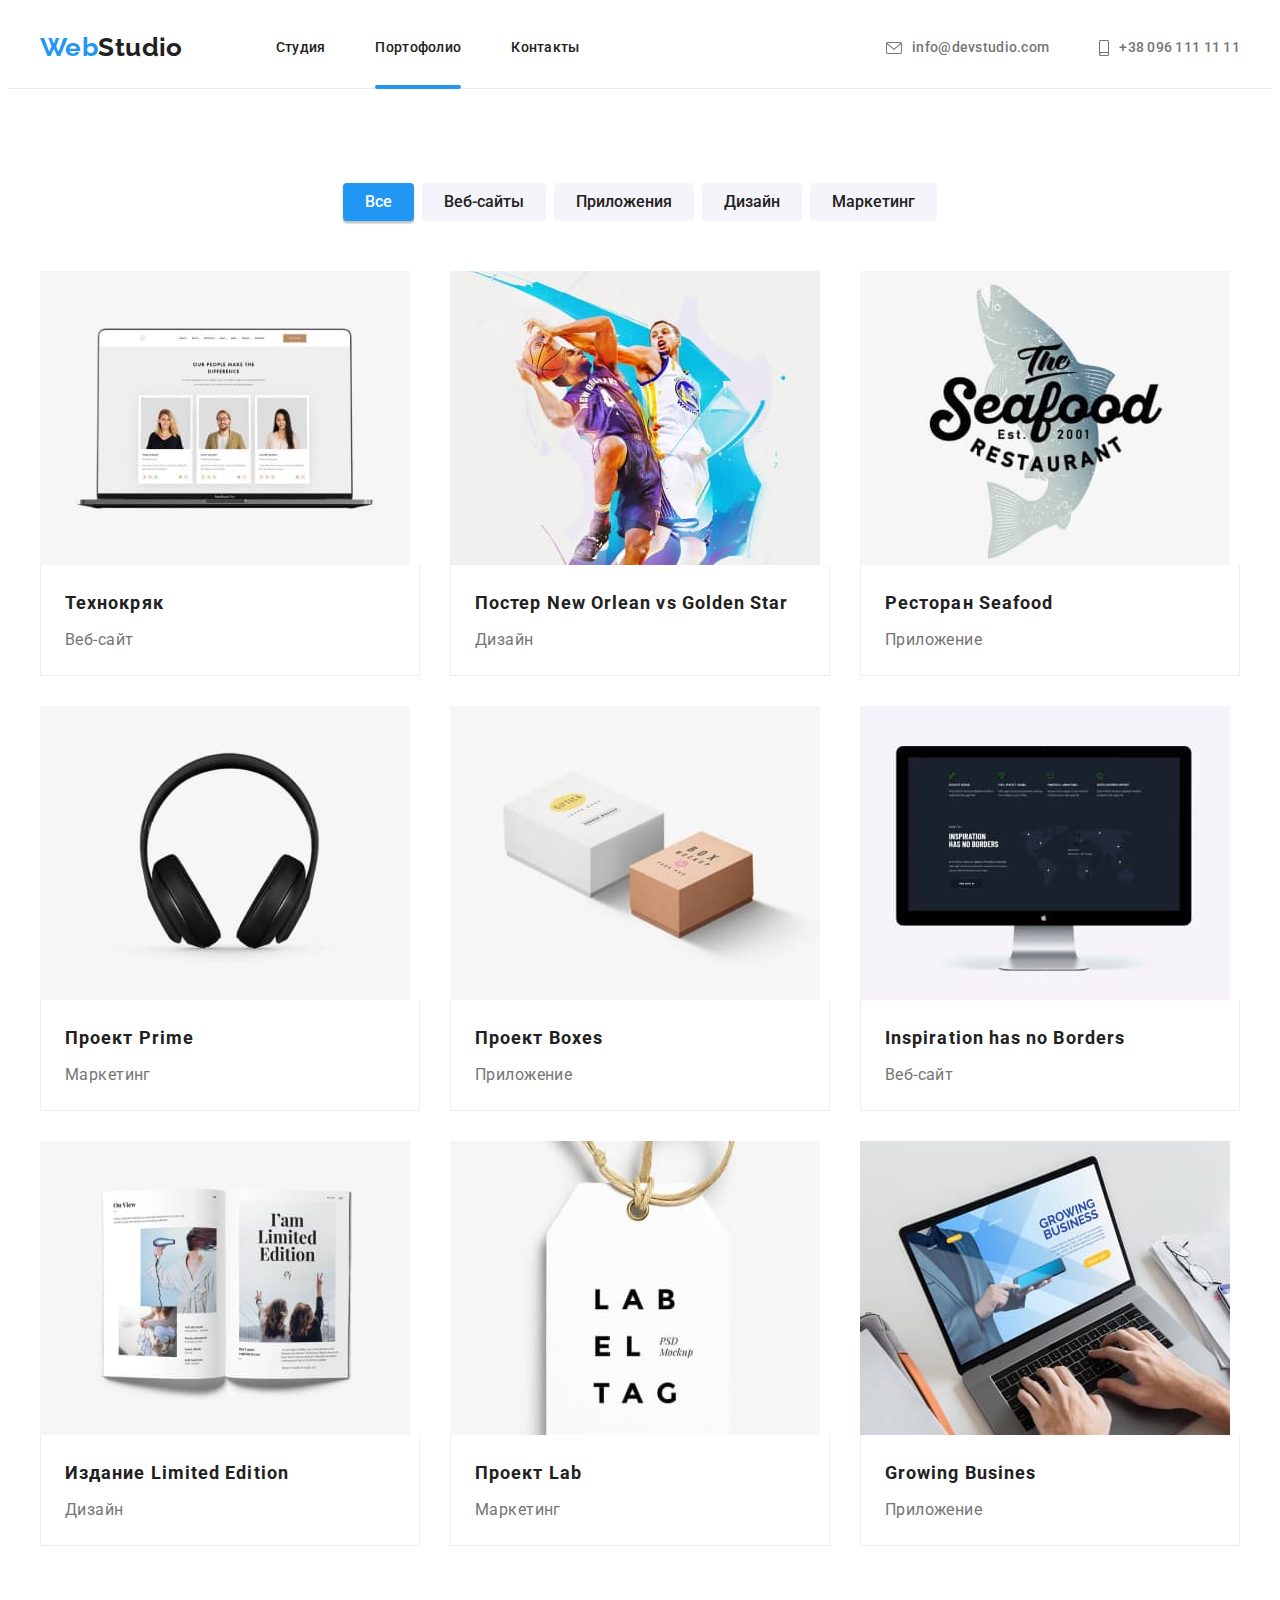
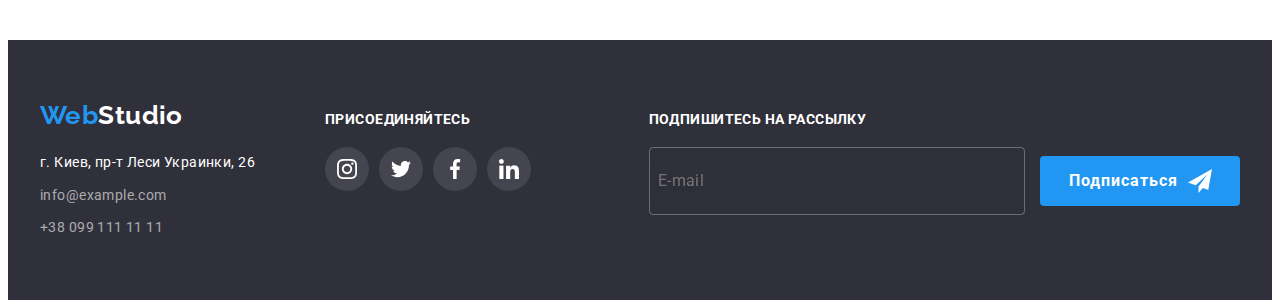
==== portofolio.html @ 6b5f1fe8 "Start" ====
<!DOCTYPE html>
<html lang="ru">
  <head>
    <meta charset="utf-8" />
    <meta http-equiv="x-ua-compatible" content="ie=edge" />
    <meta name="viewport" content="width=device-width, initial-scale=1.0" />
    <link rel="preconnect" href="https://fonts.googleapis.com" />
    <link rel="preconnect" href="https://fonts.gstatic.com" crossorigin />
    <link
      href="https://fonts.googleapis.com/css2?family=Raleway:wght@700&family=Roboto:wght@400;500;700;900&display=swap"
      rel="stylesheet"
    />
    <!-- <link rel="stylesheet" href="node_modules/modern-normalize/modern-normalize.css"> -->
    <link
      rel="stylesheet"
      href="https://cdnjs.cloudflare.com/ajax/libs/modern-normalize/1.1.0/modern-normalize.min.css"
      integrity="sha512-wpPYUAdjBVSE4KJnH1VR1HeZfpl1ub8YT/NKx4PuQ5NmX2tKuGu6U/JRp5y+Y8XG2tV+wKQpNHVUX03MfMFn9Q=="
      crossorigin="anonymous"
      referrerpolicy="no-referrer"
    />
    <link rel="stylesheet" href="./css/main.min.css" />
    <!-- <link rel="stylesheet" href="./css/styles.css" /> -->
    <title>Home work 7</title>
  </head>
  <body>
    <!-- НАВИГАЦИЯ -->
    <header class="header">
      <div class="container dis-fl_d dis-fl_a">
        <nav class="dis-fl_d dis-fl_a">
          <a href="./index.html" class="link logo_indent--right logo">
            Web<span class="logo--dark">Studio</span>
          </a>
          <ul class="dis-fl_d dis-fl_a list">
            <li class="header_item">
              <a class="header_link link" href="./index.html">Студия</a>
            </li>
            <li class="header_item">
              <a class="header_link link current" href="./portofolio.html"
                >Портофолио</a
              >
            </li>
            <li class="header_item">
              <a class="header_link link" href="">Контакты</a>
            </li>
          </ul>
        </nav>
        <ul class="header_kontacts-flex list">
          <li class="header_kontacts-item header_kontacts-sep">
            <a class="header_link-item link" href="mailto:info@devstudio.com">
              <svg class="icon" width="16" height="12">
                <use href="./images/sprite6.svg#icon-envelope"></use>
              </svg>
              info@devstudio.com</a
            >
          </li>
          <li class="header_kontacts-item">
            <a class="header_link-item link" href="tel:+380961111111">
              <svg class="icon" width="10" height="16">
                <use href="./images/sprite6.svg#icon-smartphone"></use>
              </svg>
              +38 096 111 11 11</a
            >
          </li>
        </ul>
      </div>
    </header>
    <main>
      <!-- ФИЛЬТР -->
      <section class="portofolio-hero section">
        <div class="container">
          <h1 class="portofolio-hero_title visually-hidden">Портофолио</h1>
          <ul class="filtr_list list">
            <li class="filtr-item">
              <button
                class="btn-filtr btn-filtr_color carrent-btn"
                type="button"
              >
                Все
              </button>
            </li>
            <li class="filtr-item">
              <button class="btn-filtr btn-filtr_color" type="button">
                Веб-сайты
              </button>
            </li>
            <li class="filtr-item">
              <button class="btn-filtr btn-filtr_color" type="button">
                Приложения
              </button>
            </li>
            <li class="filtr-item">
              <button class="btn-filtr btn-filtr_color" type="button">
                Дизайн
              </button>
            </li>
            <li class="filtr-item">
              <button class="btn-filtr btn-filtr_color" type="button">
                Маркетинг
              </button>
            </li>
          </ul>
          <!-- ПОРТОФОЛИО -->
          <ul class="portofolio_list list">
            <!--0-->
            <li class="portofolio_item">
              <!--1-1-->
              <a href="" class="portofolio_link link">
                <div class="portofolio_top-wrappter">
                  <img
                    src="./images/portfolio-11.jpg"
                    alt="Фотография экрана лаптопа. На экране страница сайта."
                    width="370"
                  />
                  <p class="porofolio_top-text">
                    Технокряк это современная площадка распространения
                    коронавируса. Компании используют эту платформу для
                    цифрового шпионажа и атак на защищённые сервера конкурентов.
                  </p>
                </div>
                <div class="portofolio_item-card">
                  <h2 class="portofolio_item-title">Технокряк</h2>
                  <p class="portofolio_item-text" lang="en">Веб-сайт</p>
                </div>
              </a>
            </li>
            <li class="portofolio_item">
              <!--1-2-->
              <a href="" class="portofolio_link link">
                <div class="portofolio_top-wrappter">
                  <img
                    src="./images/portfolio-12.jpg"
                    alt="Постер баскетболисты."
                    width="370"
                  />
                  <p class="porofolio_top-text">
                    Технокряк это современная площадка распространения
                    коронавируса. Компании используют эту платформу для
                    цифрового шпионажа и атак на защищённые сервера конкурентов.
                  </p>
                </div>
                <div class="portofolio_item-card">
                  <h2 class="portofolio_item-title">
                    Постер <span lang="en">New Orlean vs Golden Star</span>
                  </h2>
                  <p class="portofolio_item-text">Дизайн</p>
                </div>
              </a>
            </li>
            <li class="portofolio_item">
              <!--1-3-->
              <a href="" class="portofolio_link link">
                <div class="portofolio_top-wrappter">
                  <img
                    src="./images/portfolio-13.jpg"
                    alt="Логотип ресторана"
                    width="370"
                  />
                  <p class="porofolio_top-text">
                    Технокряк это современная площадка распространения
                    коронавируса. Компании используют эту платформу для
                    цифрового шпионажа и атак на защищённые сервера конкурентов.
                  </p>
                </div>
                <div class="portofolio_item-card">
                  <h2 class="portofolio_item-title">
                    Ресторан <span lang="en">Seafood</span>
                  </h2>
                  <p class="portofolio_item-text">Приложение</p>
                </div>
              </a>
            </li>
            <li class="portofolio_item">
              <!--2-1-->
              <a href="" class="portofolio_link link">
                <div class="portofolio_top-wrappter">
                  <img
                    src="./images/portfolio-21.jpg"
                    alt="Фотография наушников"
                    width="370"
                  />
                  <p class="porofolio_top-text">
                    Технокряк это современная площадка распространения
                    коронавируса. Компании используют эту платформу для
                    цифрового шпионажа и атак на защищённые сервера конкурентов.
                  </p>
                </div>
                <div class="portofolio_item-card">
                  <h2 class="portofolio_item-title">
                    Проект <span lang="en">Prime</span>
                  </h2>
                  <p class="portofolio_item-text">Маркетинг</p>
                </div>
              </a>
            </li>
            <li class="portofolio_item">
              <!--2-2-->
              <a href="" class="portofolio_link link">
                <div class="portofolio_top-wrappter">
                  <img
                    src="./images/portfolio-22.jpg"
                    alt="Фотография с двумя коробками духов"
                    width="370"
                  />
                  <p class="porofolio_top-text">
                    Технокряк это современная площадка распространения
                    коронавируса. Компании используют эту платформу для
                    цифрового шпионажа и атак на защищённые сервера конкурентов.
                  </p>
                </div>
                <div class="portofolio_item-card">
                  <h2 class="portofolio_item-title">
                    Проект <span lang="en">Boxes</span>
                  </h2>
                  <p class="portofolio_item-text">Приложение</p>
                </div>
              </a>
            </li>
            <li class="portofolio_item">
              <!--2-3-->
              <a href="" class="portofolio_link link">
                <div class="portofolio_top-wrappter">
                  <img
                    src="./images/portfolio-23.jpg"
                    alt="Фотография экрана стационарного компьютера"
                    width="370"
                  />
                  <p class="porofolio_top-text">
                    Технокряк это современная площадка распространения
                    коронавируса. Компании используют эту платформу для
                    цифрового шпионажа и атак на защищённые сервера конкурентов.
                  </p>
                </div>
                <div class="portofolio_item-card">
                  <h2 class="portofolio_item-title" lang="en">
                    Inspiration has no Borders
                  </h2>
                  <p class="portofolio_item-text">Веб-сайт</p>
                </div>
              </a>
            </li>
            <li class="portofolio_item">
              <!--3-1-->
              <a href="" class="portofolio_link link">
                <div class="portofolio_top-wrappter">
                  <img
                    src="./images/portfolio-31.jpg"
                    alt="Фотография разворота издания книги"
                    width="370"
                  />
                  <p class="porofolio_top-text">
                    Технокряк это современная площадка распространения
                    коронавируса. Компании используют эту платформу для
                    цифрового шпионажа и атак на защищённые сервера конкурентов.
                  </p>
                </div>
                <div class="portofolio_item-card">
                  <h2 class="portofolio_item-title">
                    Издание <span lang="en">Limited Edition</span>
                  </h2>
                  <p class="portofolio_item-text">Дизайн</p>
                </div>
              </a>
            </li>
            <li class="portofolio_item">
              <!--3-2-->
              <a href="" class="portofolio_link link">
                <div class="portofolio_top-wrappter">
                  <img
                    src="./images/portfolio-32.jpg"
                    alt="Фотография дизайна стикера одежды"
                    width="370"
                  />
                  <p class="porofolio_top-text">
                    Технокряк это современная площадка распространения
                    коронавируса. Компании используют эту платформу для
                    цифрового шпионажа и атак на защищённые сервера конкурентов.
                  </p>
                </div>
                <div class="portofolio_item-card">
                  <h2 class="portofolio_item-title">
                    Проект <span lang="en">Lab</span>
                  </h2>
                  <p class="portofolio_item-text">Маркетинг</p>
                </div>
              </a>
            </li>
            <li class="portofolio_item">
              <!--3-3-->
              <a href="" class="portofolio_link link">
                <div class="portofolio_top-wrappter">
                  <img
                    src="./images/portfolio-33.jpg"
                    alt="Фотография нотбука"
                    width="370"
                  />
                  <p class="porofolio_top-text">
                    Технокряк это современная площадка распространения
                    коронавируса. Компании используют эту платформу для
                    цифрового шпионажа и атак на защищённые сервера конкурентов.
                  </p>
                </div>
                <div class="portofolio_item-card">
                  <h2 class="portofolio_item-title" lang="en">
                    Growing Busines
                  </h2>
                  <p class="portofolio_item-text">Приложение</p>
                </div>
              </a>
            </li>
          </ul>
        </div>
      </section>
    </main>
    <!-- ФУТЕР -->
    <footer class="footer">
      <div class="container">
        <div class="footer-section">
          <div class="footer-section_item">
            <a href="./index.html" class="link logo_indent--bottom logo"
              >Web<span class="logo--light">Studio</span>
            </a>
            <address class="footer_contact">
              <ul class="footer-list list">
                <li class="footer_item">
                  <a
                    class="link address"
                    href="https://goo.gl/maps/CdvJLRiEL6Q8Smko8"
                    target="blank"
                    rel="noreferrer noopener"
                    >г. Киев, пр-т Леси Украинки, 26</a
                  >
                </li>
                <li class="footer_item">
                  <a class="link contact" href="mailto:info@example.com"
                    >info@example.com</a
                  >
                </li>
                <li class="footer_item">
                  <a class="link contact" href="tel:+380991111111"
                    >+38 099 111 11 11</a
                  >
                </li>
              </ul>
            </address>
          </div>
          <div class="footer-section_item">
            <h2 class="section-common_title">присоединяйтесь</h2>
            <ul class="section-common_list list">
              <li class="section-common_item">
                <a class="section-common_link link" href="">
                  <svg class="section-common_pkt">
                    <use href="./images/sprite6.svg#icon-instagram"></use>
                  </svg>
                </a>
              </li>
              <li class="section-common_item">
                <a class="section-common_link link" href="">
                  <svg class="section-common_pkt">
                    <use href="./images/sprite6.svg#icon-twitter"></use>
                  </svg>
                </a>
              </li>
              <li class="section-common_item">
                <a class="section-common_link link" href="">
                  <svg class="section-common_pkt">
                    <use href="./images/sprite6.svg#icon-facebook"></use>
                  </svg>
                </a>
              </li>
              <li class="section-common_item">
                <a class="section-common_link link" href="">
                  <svg class="section-common_pkt">
                    <use href="./images/sprite6.svg#icon-linkedin "></use>
                  </svg>
                </a>
              </li>
            </ul>
          </div>
          <div class="footer-section_item">
            <h2 class="footer-mailing_title">Подпишитесь на рассылку</h2>
            <form class="footer-mailing_form">
              <label>
                <input
                  type="email"
                  name="email"
                  placeholder="E-mail"
                  class="footer-mailing_box"
                />
              </label>
              <button type="submit" class="btn btn_hero footer-mailing_btn">
                Подписаться
              </button>
              <svg class="footer-mailing_icon">
                <use href="./images/icons.svg#icon-send"></use>
              </svg>
            </form>
          </div>
        </div>
      </div>
    </footer>
    <div class="backdrop is-hidden" data-modal>
      <div class="modal">
        <button type="button" class="close-btn" data-modal-close>
          <svg class="modal-icon-cancel">
            <use href="./images/sprite6.svg#icon-cancel-circle"></use>
          </svg>
        </button>
      </div>
    </div>
  </body>
</html>
---- css/main.min.css ----
:root{--primary-title-color: #ffffff;--third-text-color: #ffffff;--background-card: #FFFFFF;--secondary-title-color: #212121;--secondary-text-color: #212121;--primary-text-color: #757575;--accent-color: #2196f3;--filter-button-color: #F5F4FA;--border-color: #ECECEC;--hero-grount: #2F303A;--futer-grount: #2F303A;--hero-button: #188CE8;--portofolio-card-border:#EEEEEE;--hero-bg:#C4C4C4;--clients-color: #AFB1B8}.visually-hidden{position:absolute;width:1px;height:1px;margin:-1px;padding:0;overflow:hidden;border:0;clip:rect(0, 0, 0, 0)}p,h1,h2,h3,h4,h5,h6{margin:0}ul{margin:0;padding-left:0}img{display:block}button{border-width:0}.link{text-decoration:none;font-family:inherit;font-family:inherit}.list{list-style:none}body{font-family:"Roboto", sans-serif;font-weight:normal;font-size:14px;letter-spacing:0.03em;color:var(--primary-text-color)}.container{width:1200px;margin:0 auto;padding-left:15px;padding-right:15px}.section{padding-top:94px;padding-bottom:94px}.section_title{font-weight:700;font-size:36px;line-height:calc(42 / 36);text-align:center;color:var(--secondary-title-color);margin-bottom:50px}.btn{width:200px;height:50px;font-family:inherit;font-weight:700;font-size:16px;line-height:1.87;text-align:center;letter-spacing:0.06em;cursor:pointer;border-radius:4px}.btn_hero{color:var(--third-text-color);background-color:var(--accent-color);transition:color 240ms cubic-bezier(0.4, 0, 0.2, 1),background-color 240ms cubic-bezier(0.4, 0, 0.2, 1)}.btn_hero:hover,.btn_hero:focus{color:var(--third-text-color);background-color:var(--hero-button)}.btn-filtr{font-family:inherit;font-weight:500;font-size:16px;line-height:1.62;text-align:center;cursor:pointer;display:inline-block;padding:6px 22px;border-radius:4px}.btn-filtr_color{color:var(--secondary-text-color);background:var(--filter-button-color);transition:color 240ms cubic-bezier(0.4, 0, 0.2, 1),background-color 240ms cubic-bezier(0.4, 0, 0.2, 1),box-shadow 240ms cubic-bezier(0.4, 0, 0.2, 1)}.btn-filtr_color:hover,.btn-filtr_color:focus,.carrent-btn{color:var(--third-text-color);background-color:var(--accent-color);box-shadow:0px 3px 1px rgba(0,0,0,0.1),0px 1px 2px rgba(0,0,0,0.08),0px 2px 2px rgba(0,0,0,0.12)}.btn-close{position:absolute;right:10px;top:10px;width:30px;height:30px;cursor:pointer;fill:var(--secondary-title-color);border-radius:50%;background:#00000000;border:1px solid rgba(0,0,0,0.1);box-sizing:border-box;padding:0;transition:fill 250ms cubic-bezier(0.4, 0, 0.2, 1)}.btn-close:hover,.btn-close:focus{fill:var(--accent-color)}.btn-close_icon--size{width:18px;height:18px}.logo{font-family:"Raleway", sans-serif;font-weight:700;font-size:26px;line-height:calc(31 / 26);color:var(--accent-color);transition:color 240ms cubic-bezier(0.4, 0, 0.2, 1)}.logo:hover,.logo:focus{color:var(--accent-color)}.logo_indent--right{margin-right:93px}.logo--dark{color:var(--secondary-text-color)}.logo--light{color:var(--primary-title-color)}.dis-fl_d,.btn-close,.header_kontacts-flex,.header_link-item,.hero_container,.whyus_container,.ourteam_list,.whyus_list,.wedoing_list,.clients_list,.whyus_item-pkt,.ourteam-socital-list,.clients_link,.footer-section,.section-common_list,.filtr_list,.portofolio_list,.backdrop,.check_text,.check_text span{display:flex}.dis-fl_a,.btn-close,.header_kontacts-flex,.header_link-item,.hero_container,.whyus_item-pkt,.ourteam-socital-list,.clients_link,.section-common_list,.backdrop,.check_text,.check_text span{align-items:center}.dis-fl_j,.btn-close,.whyus_item-pkt,.ourteam-socital-list,.clients_link,.section-common_list,.filtr_list,.backdrop,.check_text,.check_text span{justify-content:center}.dis-fl_w,.ourteam_list,.whyus_list,.wedoing_list,.clients_list,.footer-section,.section-common_list,.filtr_list,.portofolio_list{flex-wrap:wrap}.header{border-bottom:1px solid var(--border-color)}.header_kontacts-flex{margin-left:auto}.header_link{display:block;padding-top:32px;padding-bottom:32px;font-weight:500;line-height:1.14;letter-spacing:0.02em;color:var(--secondary-title-color);position:relative;transition:color 240ms cubic-bezier(0.4, 0, 0.2, 1)}.header_link:hover,.header_link:focus,.header_link .current{color:var(--accent-color)}.current::after{content:"";position:absolute;width:100%;height:4px;border-radius:2px;background-color:var(--accent-color);display:block;bottom:-1px}.header_item:not(:last-child){margin-right:50px}.header_kontacts-item{color:var(--primary-text-color)}.header_kontacts-sep:not(:last-child){margin-right:50px}.icon{margin-right:10px;fill:var(--primary-text-color);transition:fill 240ms cubic-bezier(0.4, 0, 0.2, 1)}.header_link-item:hover .icon,.header_link-item:focus .icon{fill:var(--accent-color)}.header_link-item{font-weight:500;line-height:1.14;letter-spacing:0.02em;color:var(--primary-text-color);transition:color 240ms cubic-bezier(0.4, 0, 0.2, 1)}.header_link-item:hover,.header_link-item:focus{color:var(--accent-color)}.hero{background-color:var(--hero-bg);background-image:linear-gradient(to right, rgba(47,48,58,0.4), rgba(47,48,58,0.4)),url(../images/hero-jpeg.jpg);background-repeat:no-repeat;background-position:center;background-size:cover;padding-top:200px;padding-bottom:200px}.hero_container{flex-direction:column}.hero_title{font-weight:900;font-size:44px;line-height:1.36;text-align:center;letter-spacing:0.06em;text-transform:uppercase;color:var(--primary-title-color);width:696px;margin-bottom:30px}.ourteam_list,.whyus_list,.wedoing_list,.clients_list{margin-left:-30px;margin-top:-30px}.wedoing_item,.ourteam_item,.whyus_item{flex-basis:calc(100% / 4 - 30px);margin-left:30px;margin-top:30px}.whyus_item-pkt{height:120px;background-color:var(--filter-button-color);border-radius:4px;margin-bottom:30px}.whyus_pkt-item{width:70px;height:70px}.whyus_item-header{font-weight:700;line-height:calc(16 / 14);letter-spacing:0.03em;text-transform:uppercase;color:var(--secondary-title-color);margin-bottom:10px}.whyus_item-text{line-height:1.71;color:var(--primary-text-color)}.wedoing{padding-top:0px}.wedoing_item{position:relative}.wedoing_text{position:absolute;bottom:0;width:100%;padding-top:27px;padding-bottom:27px;color:#fff;font-family:Roboto;font-style:normal;font-weight:bold;font-size:14px;line-height:calc(16 / 14);text-align:center;letter-spacing:0.03em;text-transform:uppercase;background:rgba(47,48,58,0.8)}.ourteam{background:var(--filter-button-color)}.ourteam-card{background:var(--background-card);box-shadow:0px 1px 3px rgba(0,0,0,0.12),0px 1px 1px rgba(0,0,0,0.14),0px 2px 1px rgba(0,0,0,0.2);border-radius:0px 0px 4px 4px;display:block;padding-bottom:30px}.ourteam_item-title{font-weight:500;font-size:16px;line-height:calc(19 / 16);text-align:center;color:var(--secondary-title-color);margin-top:30px;margin-bottom:10px}.ourteam_item-text{font-size:16px;line-height:calc(19 / 16);text-align:center;margin-bottom:16px}.ourteam-socital-item+.ourteam-socital-item{margin-left:10px}.ourteam-socital-link{width:44px;height:44px;border-radius:50%;display:block;background-color:var(--primary-title-color);display:flex;align-items:center;justify-content:center;transition:background-color 240ms cubic-bezier(0.4, 0, 0.2, 1)}.ourteam-socital-link:hover,.ourteam-socital-link:focus{background-color:var(--accent-color)}.socital-link-pkt{fill:var(--clients-color);width:20px;height:20px;transition:fill 240ms cubic-bezier(0.4, 0, 0.2, 1)}.ourteam-socital-link:hover .socital-link-pkt,.ourteam-socital-link:focus .socital-link-pkt{fill:var(--primary-title-color)}.clients_item{flex-basis:calc(100% / 6 - 30px);margin-left:30px;margin-top:30px}.clients_link{width:170px;height:92px;border:1px solid var(--clients-color);border-radius:4px;fill:var(--clients-color);transition:border 240ms cubic-bezier(0.4, 0, 0.2, 1),fill 240ms cubic-bezier(0.4, 0, 0.2, 1)}.clients_link:hover,.clients_link:focus{border:1px solid var(--hero-button);fill:var(--hero-button)}.clients_icon{width:106px;height:60px}.footer{background:var(--futer-grount);padding-top:60px;padding-bottom:60px}.footer_contact{font-style:inherit}.address{color:var(--third-text-color);line-height:1.71;transition:color 240ms cubic-bezier(0.4, 0, 0.2, 1)}.address:hover,.address:focus{color:var(--accent-color)}.contact{color:rgba(255,255,255,0.6);line-height:1.71;transition:color 240ms cubic-bezier(0.4, 0, 0.2, 1)}.contact:hover,.contact:focus{color:var(--accent-color)}.logo_indent--bottom{display:block;margin-bottom:20px}.footer_item:not(:last-child){display:block;margin-bottom:9px}.footer-section{align-items:baseline}.footer-section_item:not(:last-child){margin-right:70px}.footer-section_item:last-child{margin-left:auto}.section-common_list{margin-left:-10px;margin-top:-30px}.section-common_title{font-weight:700;font-size:14px;text-transform:uppercase;line-height:calc(16 / 14);color:var(--primary-title-color);margin-bottom:20px}.section-common_item{width:44px;height:44px;flex-basis:calc(100% / 4 - 10px);margin-left:10px;margin-top:30px}.section-common_item+.section-common_item{margin-left:10px}.section-common_link{width:100%;height:100%;border-radius:50%;display:block;background-color:rgba(255,255,255,0.1);display:flex;align-items:center;justify-content:center;transition:background-color 240ms cubic-bezier(0.4, 0, 0.2, 1)}.section-common_link:hover,.section-common_link:focus{background-color:var(--accent-color)}.section-common_pkt{fill:var(--primary-title-color);width:20px;height:20px}.footer-mailing_title{font-family:Roboto;font-style:normal;font-weight:bold;font-size:14px;line-height:16px;letter-spacing:0.03em;text-transform:uppercase;color:#ffffff;margin-bottom:20px}.footer-mailing_form{position:relative}.footer-mailing_box{width:358px;height:50px;background-color:transparent;border:1px solid rgba(255,255,255,0.3);filter:drop-shadow(0px 4px 4px rgba(0,0,0,0.15));border-radius:4px;margin-right:12px;padding:8px;font-family:inherit;font-size:16px;line-height:1.25;align-items:center;letter-spacing:0.03em;color:rgba(255,255,255,0.6)}.footer-mailing_box:hover,.footer-mailing_box:focus{border:1px solid var(--accent-color)}.footer-mailing_btn{width:200px;height:50px;padding-left:29px;padding-top:10px;padding-right:62px;padding-bottom:10px}.footer-mailing_icon{width:24px;height:24px;right:28px;top:50%;transform:translateY(-50%);position:absolute;transition:transform 2250ms cubic-bezier(0.4, 0, 0.2, 1)}.footer-mailing_icon:hover,.footer-mailing_icon:focus{transform:rotate(25deg) translateX(-45%)}.filtr_list{margin-bottom:50px}.filtr-item:not(:last-child){margin-right:8px}.portofolio_list{margin-left:-30px;margin-top:-30px}.portofolio_item{flex-basis:calc(100% / 3 - 30px);box-sizing:border-box;margin-left:30px;margin-top:30px}.portofolio_link{transition:box-shadow 240ms cubic-bezier(0.4, 0, 0.2, 1)}.portofolio_link:hover,.portofolio_link:focus{display:block;outline:none;box-shadow:0px 1px 1px rgba(0,0,0,0.12),0px 4px 4px rgba(0,0,0,0.06),1px 4px 6px rgba(0,0,0,0.16)}.portofolio_item-title{font-weight:700;font-size:18px;line-height:2;letter-spacing:0.06em;color:var(--secondary-title-color);margin-bottom:4px}.portofolio_item-text{font-size:16px;line-height:1.87;color:var(--primary-text-color)}.portofolio_item-card{padding-left:24px;padding-top:20px;padding-bottom:20px;border:1px solid var(--portofolio-card-border);border-top:0px;box-sizing:border-box}.portofolio_top-wrappter{position:relative;overflow:hidden}.porofolio_top-text{font-weight:400;font-size:18px;line-height:1.56;letter-spacing:0.03em;color:var(--primary-title-color);background-color:rgba(33,150,243,0.9);position:absolute;top:0px;left:0px;height:100%;padding:63px 24px;transform:translateY(100%);transition:transform 240ms cubic-bezier(0.4, 0, 0.2, 1)}.portofolio_link:hover .porofolio_top-text,.portofolio_link:focus .porofolio_top-text{transform:translateY(0)}.backdrop{position:fixed;width:100vw;height:100vh;background-color:rgba(0,0,0,0.2);top:0;transition:opacity 240ms cubic-bezier(0.4, 0, 0.2, 1),visibility 240ms cubic-bezier(0.4, 0, 0.2, 1)}.backdrop.is-hidden{opacity:0;visibility:hidden;pointer-events:none}.backdrop.is-hidden .modal{opacity:0;transform:scale(0)}.modal{width:528px;min-height:581px;background-color:var(--primary-title-color);box-shadow:0px 1px 3px rgba(0,0,0,0.12),0px 1px 1px rgba(0,0,0,0.14),0px 2px 1px rgba(0,0,0,0.2);border-radius:4px;position:relative;opacity:1;transform:scale(1);transition:opacity 250ms cubic-bezier(0.4, 0, 0.2, 1),transform 250ms cubic-bezier(0.4, 0, 0.2, 1);padding:40px}.modal_title{font-size:20px;line-height:calc(23 / 20);font-weight:700;margin-bottom:20px;text-align:center;letter-spacing:0.03em;color:#212121}.modal_field{margin-bottom:10px}.modal_input-label{font-size:12px;line-height:calc(14 / 12);letter-spacing:0.01em;color:#757575;display:block;margin-bottom:4px}.modal_input-wrapper{display:block;position:relative}.modal_input{width:100%;height:45px;border-radius:4px;border:1px solid rgba(33,33,33,0.2);background-color:transparent;padding-left:42px;padding-right:20px;outline:none;color:var(--primary-text-color);transition:border 250ms cubic-bezier(0.4, 0, 0.2, 1)}.modal_input:hover,.modal_input:focus{border:1px solid var(--accent-color)}.modal_input:hover+.input_icon,.modal_input:focus+.input_icon{fill:var(--accent-color)}.input_icon{width:18px;height:18px;position:absolute;left:12px;top:50%;transform:translateY(-50%);transition:fill 250ms cubic-bezier(0.4, 0, 0.2, 1)}.modal_user-commit{width:100%;height:120px;border-radius:4px;border:1px solid rgba(33,33,33,0.2);box-sizing:border-box;background-color:transparent;padding:10px;resize:none;outline:none;transition:border 250ms cubic-bezier(0.4, 0, 0.2, 1);color:var(--primary-text-color)}.modal_user-commit::placeholder{color:rgba(117,117,117,0.5)}.modal_user-commit:hover,.modal_user-commit:focus{border:1px solid var(--accent-color)}.modal_btn{display:block;margin:0 auto}.check_text{font-size:14px;line-height:1.71;letter-spacing:0.03em;color:var(--primary-text-color);margin-bottom:30px}.check_text span{width:16px;height:15px;border:2px solid var(--futer-grount);border-radius:3px;margin-right:8px;transition:background-color 250ms cubic-bezier(0.4, 0, 0.2, 1),border 250ms cubic-bezier(0.4, 0, 0.2, 1)}.modal_checkbox:hover+.check_text span,.modal_checkbox:focus+.check_text span{border:2px solid var(--accent-color)}.modal_checkbox:checked+.check_text span{background-color:var(--accent-color);border:2px solid var(--accent-color)}
/*# sourceMappingURL=main.min.css.map */
---- css/styles.css ----
/*========prodact=====*/
/*========header=====*/
/*========hero=====*/
/*========= ПОЧЕМУ МЫ ===========*/
/*======== Чем мы занимаемся ==========*/
/*======== НАША КОМАНДА ==========*/
/*======== ПОСТОЯННЫЕ КЛИЕНТЫ ==========*/
/*======== ФУТЕР ==========*/
/*======== ФИЛЬТР ==========*/
/*======== ПОРТОФОЛИО ==========*/
/*======== МОДАЛЬНОЕ ОКНО ==========*/
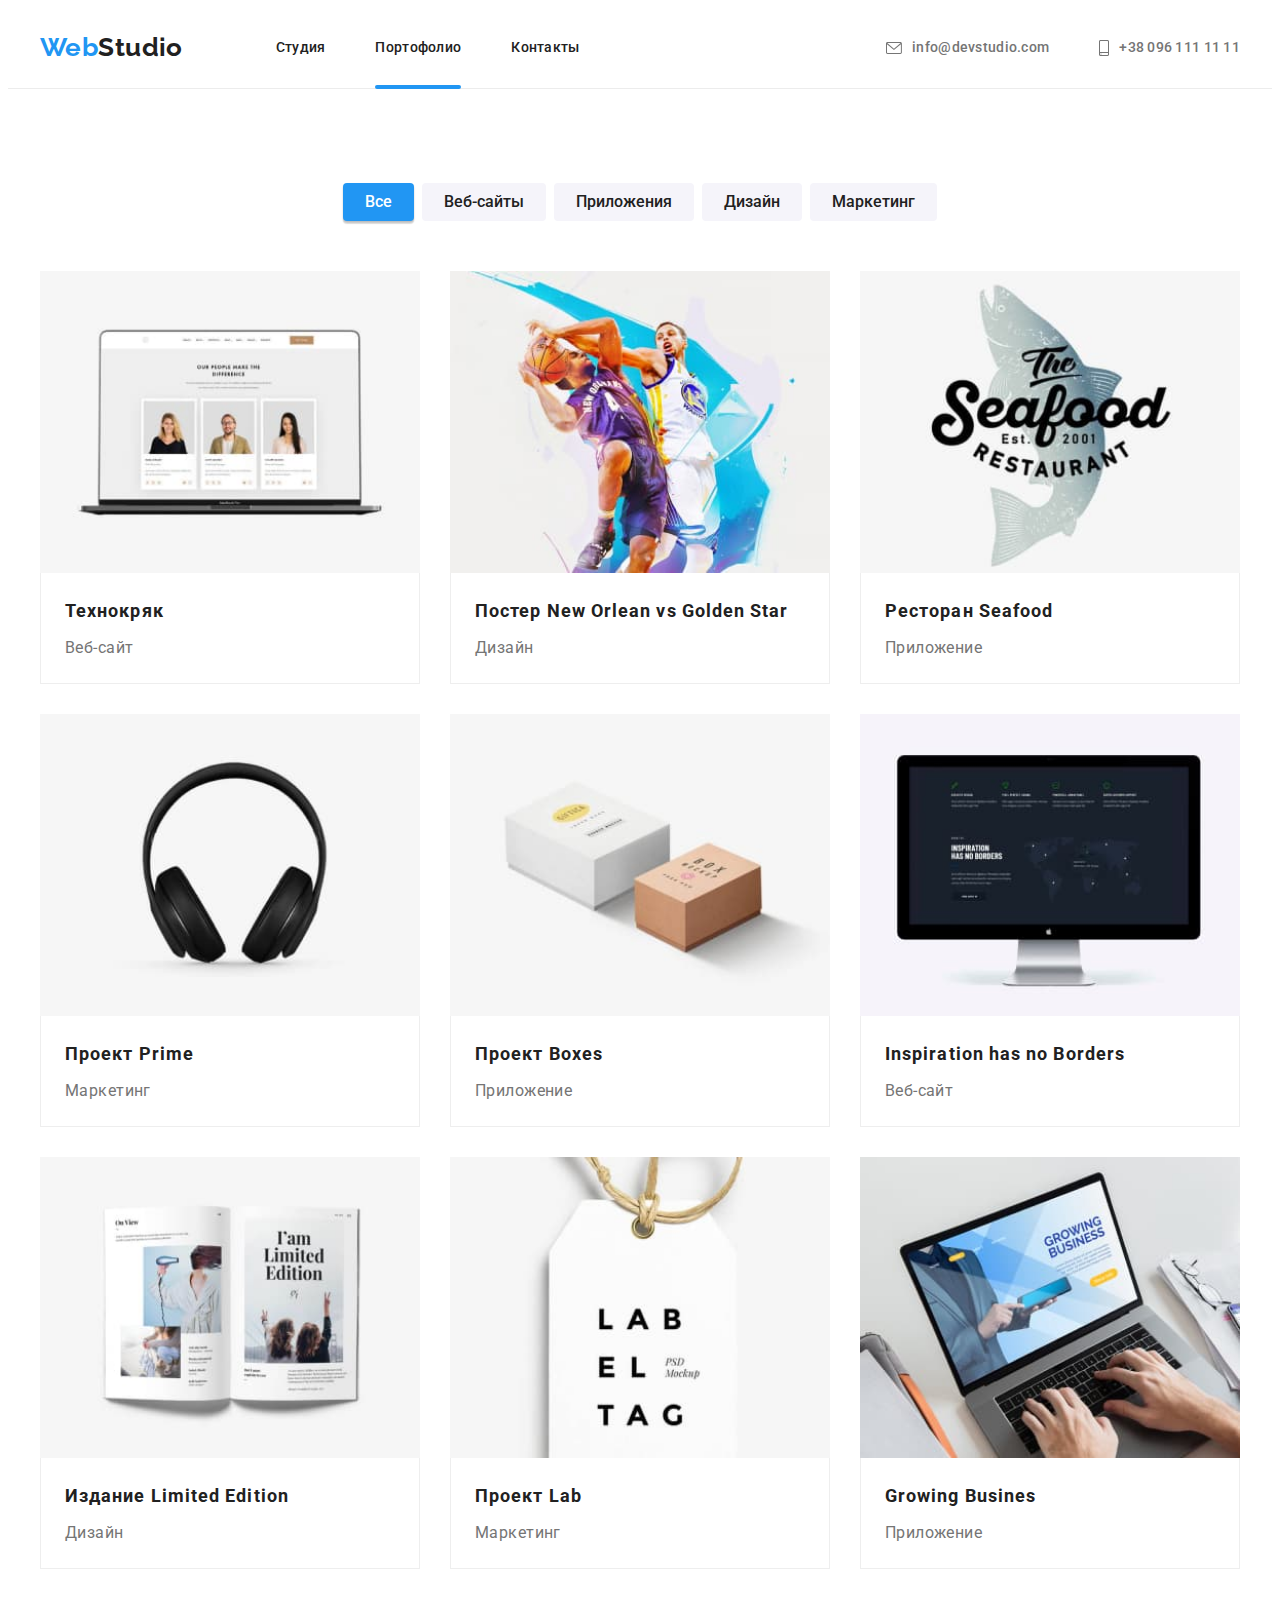
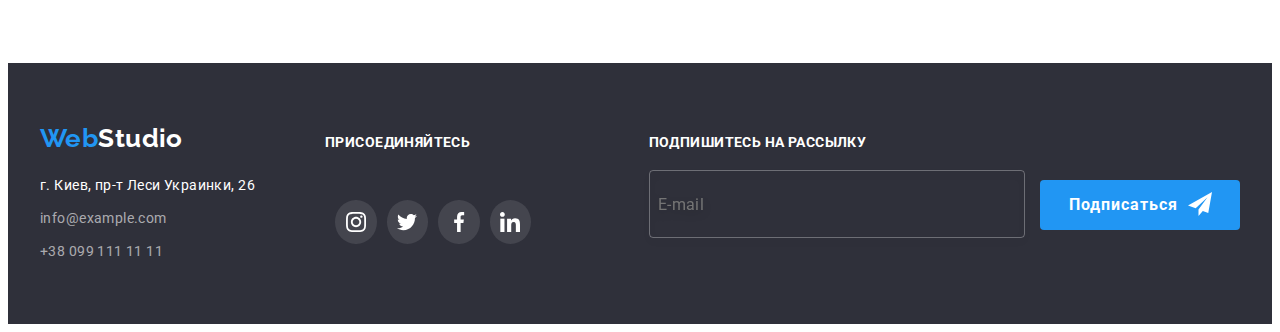
==== commit 835f03a2: "5" ====
--- a/portofolio.html
+++ b/portofolio.html
@@ -20,7 +20,7 @@
     />
     <link rel="stylesheet" href="./css/main.min.css" />
     <!-- <link rel="stylesheet" href="./css/styles.css" /> -->
-    <title>Home work 7</title>
+    <title>Home work 8</title>
   </head>
   <body>
     <!-- НАВИГАЦИЯ -->
--- a/css/main.min.css
+++ b/css/main.min.css
@@ -1,2 +1,2 @@
-:root{--primary-title-color: #ffffff;--third-text-color: #ffffff;--background-card: #FFFFFF;--secondary-title-color: #212121;--secondary-text-color: #212121;--primary-text-color: #757575;--accent-color: #2196f3;--filter-button-color: #F5F4FA;--border-color: #ECECEC;--hero-grount: #2F303A;--futer-grount: #2F303A;--hero-button: #188CE8;--portofolio-card-border:#EEEEEE;--hero-bg:#C4C4C4;--clients-color: #AFB1B8}.visually-hidden{position:absolute;width:1px;height:1px;margin:-1px;padding:0;overflow:hidden;border:0;clip:rect(0, 0, 0, 0)}p,h1,h2,h3,h4,h5,h6{margin:0}ul{margin:0;padding-left:0}img{display:block}button{border-width:0}.link{text-decoration:none;font-family:inherit;font-family:inherit}.list{list-style:none}body{font-family:"Roboto", sans-serif;font-weight:normal;font-size:14px;letter-spacing:0.03em;color:var(--primary-text-color)}.container{width:1200px;margin:0 auto;padding-left:15px;padding-right:15px}.section{padding-top:94px;padding-bottom:94px}.section_title{font-weight:700;font-size:36px;line-height:calc(42 / 36);text-align:center;color:var(--secondary-title-color);margin-bottom:50px}.btn{width:200px;height:50px;font-family:inherit;font-weight:700;font-size:16px;line-height:1.87;text-align:center;letter-spacing:0.06em;cursor:pointer;border-radius:4px}.btn_hero{color:var(--third-text-color);background-color:var(--accent-color);transition:color 240ms cubic-bezier(0.4, 0, 0.2, 1),background-color 240ms cubic-bezier(0.4, 0, 0.2, 1)}.btn_hero:hover,.btn_hero:focus{color:var(--third-text-color);background-color:var(--hero-button)}.btn-filtr{font-family:inherit;font-weight:500;font-size:16px;line-height:1.62;text-align:center;cursor:pointer;display:inline-block;padding:6px 22px;border-radius:4px}.btn-filtr_color{color:var(--secondary-text-color);background:var(--filter-button-color);transition:color 240ms cubic-bezier(0.4, 0, 0.2, 1),background-color 240ms cubic-bezier(0.4, 0, 0.2, 1),box-shadow 240ms cubic-bezier(0.4, 0, 0.2, 1)}.btn-filtr_color:hover,.btn-filtr_color:focus,.carrent-btn{color:var(--third-text-color);background-color:var(--accent-color);box-shadow:0px 3px 1px rgba(0,0,0,0.1),0px 1px 2px rgba(0,0,0,0.08),0px 2px 2px rgba(0,0,0,0.12)}.btn-close{position:absolute;right:10px;top:10px;width:30px;height:30px;cursor:pointer;fill:var(--secondary-title-color);border-radius:50%;background:#00000000;border:1px solid rgba(0,0,0,0.1);box-sizing:border-box;padding:0;transition:fill 250ms cubic-bezier(0.4, 0, 0.2, 1)}.btn-close:hover,.btn-close:focus{fill:var(--accent-color)}.btn-close_icon--size{width:18px;height:18px}.logo{font-family:"Raleway", sans-serif;font-weight:700;font-size:26px;line-height:calc(31 / 26);color:var(--accent-color);transition:color 240ms cubic-bezier(0.4, 0, 0.2, 1)}.logo:hover,.logo:focus{color:var(--accent-color)}.logo_indent--right{margin-right:93px}.logo--dark{color:var(--secondary-text-color)}.logo--light{color:var(--primary-title-color)}.dis-fl_d,.btn-close,.header_kontacts-flex,.header_link-item,.hero_container,.whyus_container,.ourteam_list,.whyus_list,.wedoing_list,.clients_list,.whyus_item-pkt,.ourteam-socital-list,.clients_link,.footer-section,.section-common_list,.filtr_list,.portofolio_list,.backdrop,.check_text,.check_text span{display:flex}.dis-fl_a,.btn-close,.header_kontacts-flex,.header_link-item,.hero_container,.whyus_item-pkt,.ourteam-socital-list,.clients_link,.section-common_list,.backdrop,.check_text,.check_text span{align-items:center}.dis-fl_j,.btn-close,.whyus_item-pkt,.ourteam-socital-list,.clients_link,.section-common_list,.filtr_list,.backdrop,.check_text,.check_text span{justify-content:center}.dis-fl_w,.ourteam_list,.whyus_list,.wedoing_list,.clients_list,.footer-section,.section-common_list,.filtr_list,.portofolio_list{flex-wrap:wrap}.header{border-bottom:1px solid var(--border-color)}.header_kontacts-flex{margin-left:auto}.header_link{display:block;padding-top:32px;padding-bottom:32px;font-weight:500;line-height:1.14;letter-spacing:0.02em;color:var(--secondary-title-color);position:relative;transition:color 240ms cubic-bezier(0.4, 0, 0.2, 1)}.header_link:hover,.header_link:focus,.header_link .current{color:var(--accent-color)}.current::after{content:"";position:absolute;width:100%;height:4px;border-radius:2px;background-color:var(--accent-color);display:block;bottom:-1px}.header_item:not(:last-child){margin-right:50px}.header_kontacts-item{color:var(--primary-text-color)}.header_kontacts-sep:not(:last-child){margin-right:50px}.icon{margin-right:10px;fill:var(--primary-text-color);transition:fill 240ms cubic-bezier(0.4, 0, 0.2, 1)}.header_link-item:hover .icon,.header_link-item:focus .icon{fill:var(--accent-color)}.header_link-item{font-weight:500;line-height:1.14;letter-spacing:0.02em;color:var(--primary-text-color);transition:color 240ms cubic-bezier(0.4, 0, 0.2, 1)}.header_link-item:hover,.header_link-item:focus{color:var(--accent-color)}.hero{background-color:var(--hero-bg);background-image:linear-gradient(to right, rgba(47,48,58,0.4), rgba(47,48,58,0.4)),url(../images/hero-jpeg.jpg);background-repeat:no-repeat;background-position:center;background-size:cover;padding-top:200px;padding-bottom:200px}.hero_container{flex-direction:column}.hero_title{font-weight:900;font-size:44px;line-height:1.36;text-align:center;letter-spacing:0.06em;text-transform:uppercase;color:var(--primary-title-color);width:696px;margin-bottom:30px}.ourteam_list,.whyus_list,.wedoing_list,.clients_list{margin-left:-30px;margin-top:-30px}.wedoing_item,.ourteam_item,.whyus_item{flex-basis:calc(100% / 4 - 30px);margin-left:30px;margin-top:30px}.whyus_item-pkt{height:120px;background-color:var(--filter-button-color);border-radius:4px;margin-bottom:30px}.whyus_pkt-item{width:70px;height:70px}.whyus_item-header{font-weight:700;line-height:calc(16 / 14);letter-spacing:0.03em;text-transform:uppercase;color:var(--secondary-title-color);margin-bottom:10px}.whyus_item-text{line-height:1.71;color:var(--primary-text-color)}.wedoing{padding-top:0px}.wedoing_item{position:relative}.wedoing_text{position:absolute;bottom:0;width:100%;padding-top:27px;padding-bottom:27px;color:#fff;font-family:Roboto;font-style:normal;font-weight:bold;font-size:14px;line-height:calc(16 / 14);text-align:center;letter-spacing:0.03em;text-transform:uppercase;background:rgba(47,48,58,0.8)}.ourteam{background:var(--filter-button-color)}.ourteam-card{background:var(--background-card);box-shadow:0px 1px 3px rgba(0,0,0,0.12),0px 1px 1px rgba(0,0,0,0.14),0px 2px 1px rgba(0,0,0,0.2);border-radius:0px 0px 4px 4px;display:block;padding-bottom:30px}.ourteam_item-title{font-weight:500;font-size:16px;line-height:calc(19 / 16);text-align:center;color:var(--secondary-title-color);margin-top:30px;margin-bottom:10px}.ourteam_item-text{font-size:16px;line-height:calc(19 / 16);text-align:center;margin-bottom:16px}.ourteam-socital-item+.ourteam-socital-item{margin-left:10px}.ourteam-socital-link{width:44px;height:44px;border-radius:50%;display:block;background-color:var(--primary-title-color);display:flex;align-items:center;justify-content:center;transition:background-color 240ms cubic-bezier(0.4, 0, 0.2, 1)}.ourteam-socital-link:hover,.ourteam-socital-link:focus{background-color:var(--accent-color)}.socital-link-pkt{fill:var(--clients-color);width:20px;height:20px;transition:fill 240ms cubic-bezier(0.4, 0, 0.2, 1)}.ourteam-socital-link:hover .socital-link-pkt,.ourteam-socital-link:focus .socital-link-pkt{fill:var(--primary-title-color)}.clients_item{flex-basis:calc(100% / 6 - 30px);margin-left:30px;margin-top:30px}.clients_link{width:170px;height:92px;border:1px solid var(--clients-color);border-radius:4px;fill:var(--clients-color);transition:border 240ms cubic-bezier(0.4, 0, 0.2, 1),fill 240ms cubic-bezier(0.4, 0, 0.2, 1)}.clients_link:hover,.clients_link:focus{border:1px solid var(--hero-button);fill:var(--hero-button)}.clients_icon{width:106px;height:60px}.footer{background:var(--futer-grount);padding-top:60px;padding-bottom:60px}.footer_contact{font-style:inherit}.address{color:var(--third-text-color);line-height:1.71;transition:color 240ms cubic-bezier(0.4, 0, 0.2, 1)}.address:hover,.address:focus{color:var(--accent-color)}.contact{color:rgba(255,255,255,0.6);line-height:1.71;transition:color 240ms cubic-bezier(0.4, 0, 0.2, 1)}.contact:hover,.contact:focus{color:var(--accent-color)}.logo_indent--bottom{display:block;margin-bottom:20px}.footer_item:not(:last-child){display:block;margin-bottom:9px}.footer-section{align-items:baseline}.footer-section_item:not(:last-child){margin-right:70px}.footer-section_item:last-child{margin-left:auto}.section-common_list{margin-left:-10px;margin-top:-30px}.section-common_title{font-weight:700;font-size:14px;text-transform:uppercase;line-height:calc(16 / 14);color:var(--primary-title-color);margin-bottom:20px}.section-common_item{width:44px;height:44px;flex-basis:calc(100% / 4 - 10px);margin-left:10px;margin-top:30px}.section-common_item+.section-common_item{margin-left:10px}.section-common_link{width:100%;height:100%;border-radius:50%;display:block;background-color:rgba(255,255,255,0.1);display:flex;align-items:center;justify-content:center;transition:background-color 240ms cubic-bezier(0.4, 0, 0.2, 1)}.section-common_link:hover,.section-common_link:focus{background-color:var(--accent-color)}.section-common_pkt{fill:var(--primary-title-color);width:20px;height:20px}.footer-mailing_title{font-family:Roboto;font-style:normal;font-weight:bold;font-size:14px;line-height:16px;letter-spacing:0.03em;text-transform:uppercase;color:#ffffff;margin-bottom:20px}.footer-mailing_form{position:relative}.footer-mailing_box{width:358px;height:50px;background-color:transparent;border:1px solid rgba(255,255,255,0.3);filter:drop-shadow(0px 4px 4px rgba(0,0,0,0.15));border-radius:4px;margin-right:12px;padding:8px;font-family:inherit;font-size:16px;line-height:1.25;align-items:center;letter-spacing:0.03em;color:rgba(255,255,255,0.6)}.footer-mailing_box:hover,.footer-mailing_box:focus{border:1px solid var(--accent-color)}.footer-mailing_btn{width:200px;height:50px;padding-left:29px;padding-top:10px;padding-right:62px;padding-bottom:10px}.footer-mailing_icon{width:24px;height:24px;right:28px;top:50%;transform:translateY(-50%);position:absolute;transition:transform 2250ms cubic-bezier(0.4, 0, 0.2, 1)}.footer-mailing_icon:hover,.footer-mailing_icon:focus{transform:rotate(25deg) translateX(-45%)}.filtr_list{margin-bottom:50px}.filtr-item:not(:last-child){margin-right:8px}.portofolio_list{margin-left:-30px;margin-top:-30px}.portofolio_item{flex-basis:calc(100% / 3 - 30px);box-sizing:border-box;margin-left:30px;margin-top:30px}.portofolio_link{transition:box-shadow 240ms cubic-bezier(0.4, 0, 0.2, 1)}.portofolio_link:hover,.portofolio_link:focus{display:block;outline:none;box-shadow:0px 1px 1px rgba(0,0,0,0.12),0px 4px 4px rgba(0,0,0,0.06),1px 4px 6px rgba(0,0,0,0.16)}.portofolio_item-title{font-weight:700;font-size:18px;line-height:2;letter-spacing:0.06em;color:var(--secondary-title-color);margin-bottom:4px}.portofolio_item-text{font-size:16px;line-height:1.87;color:var(--primary-text-color)}.portofolio_item-card{padding-left:24px;padding-top:20px;padding-bottom:20px;border:1px solid var(--portofolio-card-border);border-top:0px;box-sizing:border-box}.portofolio_top-wrappter{position:relative;overflow:hidden}.porofolio_top-text{font-weight:400;font-size:18px;line-height:1.56;letter-spacing:0.03em;color:var(--primary-title-color);background-color:rgba(33,150,243,0.9);position:absolute;top:0px;left:0px;height:100%;padding:63px 24px;transform:translateY(100%);transition:transform 240ms cubic-bezier(0.4, 0, 0.2, 1)}.portofolio_link:hover .porofolio_top-text,.portofolio_link:focus .porofolio_top-text{transform:translateY(0)}.backdrop{position:fixed;width:100vw;height:100vh;background-color:rgba(0,0,0,0.2);top:0;transition:opacity 240ms cubic-bezier(0.4, 0, 0.2, 1),visibility 240ms cubic-bezier(0.4, 0, 0.2, 1)}.backdrop.is-hidden{opacity:0;visibility:hidden;pointer-events:none}.backdrop.is-hidden .modal{opacity:0;transform:scale(0)}.modal{width:528px;min-height:581px;background-color:var(--primary-title-color);box-shadow:0px 1px 3px rgba(0,0,0,0.12),0px 1px 1px rgba(0,0,0,0.14),0px 2px 1px rgba(0,0,0,0.2);border-radius:4px;position:relative;opacity:1;transform:scale(1);transition:opacity 250ms cubic-bezier(0.4, 0, 0.2, 1),transform 250ms cubic-bezier(0.4, 0, 0.2, 1);padding:40px}.modal_title{font-size:20px;line-height:calc(23 / 20);font-weight:700;margin-bottom:20px;text-align:center;letter-spacing:0.03em;color:#212121}.modal_field{margin-bottom:10px}.modal_input-label{font-size:12px;line-height:calc(14 / 12);letter-spacing:0.01em;color:#757575;display:block;margin-bottom:4px}.modal_input-wrapper{display:block;position:relative}.modal_input{width:100%;height:45px;border-radius:4px;border:1px solid rgba(33,33,33,0.2);background-color:transparent;padding-left:42px;padding-right:20px;outline:none;color:var(--primary-text-color);transition:border 250ms cubic-bezier(0.4, 0, 0.2, 1)}.modal_input:hover,.modal_input:focus{border:1px solid var(--accent-color)}.modal_input:hover+.input_icon,.modal_input:focus+.input_icon{fill:var(--accent-color)}.input_icon{width:18px;height:18px;position:absolute;left:12px;top:50%;transform:translateY(-50%);transition:fill 250ms cubic-bezier(0.4, 0, 0.2, 1)}.modal_user-commit{width:100%;height:120px;border-radius:4px;border:1px solid rgba(33,33,33,0.2);box-sizing:border-box;background-color:transparent;padding:10px;resize:none;outline:none;transition:border 250ms cubic-bezier(0.4, 0, 0.2, 1);color:var(--primary-text-color)}.modal_user-commit::placeholder{color:rgba(117,117,117,0.5)}.modal_user-commit:hover,.modal_user-commit:focus{border:1px solid var(--accent-color)}.modal_btn{display:block;margin:0 auto}.check_text{font-size:14px;line-height:1.71;letter-spacing:0.03em;color:var(--primary-text-color);margin-bottom:30px}.check_text span{width:16px;height:15px;border:2px solid var(--futer-grount);border-radius:3px;margin-right:8px;transition:background-color 250ms cubic-bezier(0.4, 0, 0.2, 1),border 250ms cubic-bezier(0.4, 0, 0.2, 1)}.modal_checkbox:hover+.check_text span,.modal_checkbox:focus+.check_text span{border:2px solid var(--accent-color)}.modal_checkbox:checked+.check_text span{background-color:var(--accent-color);border:2px solid var(--accent-color)}
+:root{--primary-title-color: #ffffff;--third-text-color: #ffffff;--background-card: #FFFFFF;--secondary-title-color: #212121;--secondary-text-color: #212121;--primary-text-color: #757575;--accent-color: #2196f3;--filter-button-color: #F5F4FA;--border-color: #ECECEC;--hero-grount: #2F303A;--futer-grount: #2F303A;--hero-button: #188CE8;--portofolio-card-border:#EEEEEE;--hero-bg:#C4C4C4;--clients-color: #AFB1B8}.visually-hidden{position:absolute;width:1px;height:1px;margin:-1px;padding:0;overflow:hidden;border:0;clip:rect(0, 0, 0, 0)}p,h1,h2,h3,h4,h5,h6{margin:0}ul{margin:0;padding-left:0}img{display:block;width:100%;height:auto}button{border-width:0}.link{text-decoration:none;font-family:inherit;font-family:inherit}.list{list-style:none}body{font-family:"Roboto", sans-serif;font-weight:normal;font-size:14px;letter-spacing:0.03em;color:var(--primary-text-color)}.container{width:100%;margin:0 auto;padding-left:15px;padding-right:15px}@media screen and (min-width: 480px){.container{width:480px}}@media screen and (min-width: 768px){.container{width:768px}}@media screen and (min-width: 1200px){.container{width:1200px}}.section{padding-top:60px;padding-bottom:60px}@media screen and (min-width: 1200px){.section{padding-top:94px;padding-bottom:94px}}.section_title{font-weight:700;font-size:36px;line-height:calc(42 / 36);text-align:center;color:var(--secondary-title-color);margin-bottom:50px}.btn{width:200px;height:50px;font-family:inherit;font-weight:700;font-size:16px;line-height:1.87;text-align:center;letter-spacing:0.06em;cursor:pointer;border-radius:4px}.btn_hero{color:var(--third-text-color);background-color:var(--accent-color);transition:color 240ms cubic-bezier(0.4, 0, 0.2, 1),background-color 240ms cubic-bezier(0.4, 0, 0.2, 1)}.btn_hero:hover,.btn_hero:focus{color:var(--third-text-color);background-color:var(--hero-button)}.btn-filtr{font-family:inherit;font-weight:500;font-size:16px;line-height:1.62;text-align:center;cursor:pointer;display:inline-block;padding:6px 22px;border-radius:4px}.btn-filtr_color{color:var(--secondary-text-color);background:var(--filter-button-color);transition:color 240ms cubic-bezier(0.4, 0, 0.2, 1),background-color 240ms cubic-bezier(0.4, 0, 0.2, 1),box-shadow 240ms cubic-bezier(0.4, 0, 0.2, 1)}.btn-filtr_color:hover,.btn-filtr_color:focus,.carrent-btn{color:var(--third-text-color);background-color:var(--accent-color);box-shadow:0px 3px 1px rgba(0,0,0,0.1),0px 1px 2px rgba(0,0,0,0.08),0px 2px 2px rgba(0,0,0,0.12)}.btn-close{position:absolute;right:10px;top:10px;width:30px;height:30px;cursor:pointer;fill:var(--secondary-title-color);border-radius:50%;background:#00000000;border:1px solid rgba(0,0,0,0.1);box-sizing:border-box;padding:0;transition:fill 250ms cubic-bezier(0.4, 0, 0.2, 1)}.btn-close:hover,.btn-close:focus{fill:var(--accent-color)}.btn-close_icon--size{width:18px;height:18px}.logo{font-family:"Raleway", sans-serif;font-weight:700;font-size:26px;line-height:calc(31 / 26);color:var(--accent-color);transition:color 240ms cubic-bezier(0.4, 0, 0.2, 1)}.logo:hover,.logo:focus{color:var(--accent-color)}.logo_indent--right{margin-right:93px}.logo--dark{color:var(--secondary-text-color)}.logo--light{color:var(--primary-title-color)}.dis-fl_d,.btn-close,.header_kontacts-flex,.header_link-item,.hero_container,.whyus_container,.whyus_list,.whyus_item-pkt,.ourteam-socital-list,.clients_list,.clients_link,.section-common_list,.filtr_list,.portofolio_list,.backdrop,.check_text,.check_text span{display:flex}.dis-fl_a,.btn-close,.header_kontacts-flex,.header_link-item,.hero_container,.whyus_item-pkt,.ourteam-socital-list,.clients_link,.backdrop,.check_text,.check_text span{align-items:center}.dis-fl_j,.btn-close,.whyus_item-pkt,.ourteam-socital-list,.clients_link,.filtr_list,.backdrop,.check_text,.check_text span{justify-content:center}.dis-fl_w,.whyus_list,.clients_list,.section-common_list,.filtr_list,.portofolio_list{flex-wrap:wrap}.header{border-bottom:1px solid var(--border-color)}.header_kontacts-flex{margin-left:auto}.header_link{display:block;padding-top:32px;padding-bottom:32px;font-weight:500;line-height:1.14;letter-spacing:0.02em;color:var(--secondary-title-color);position:relative;transition:color 240ms cubic-bezier(0.4, 0, 0.2, 1)}.header_link:hover,.header_link:focus,.header_link .current{color:var(--accent-color)}.current::after{content:"";position:absolute;width:100%;height:4px;border-radius:2px;background-color:var(--accent-color);display:block;bottom:-1px}.header_item:not(:last-child){margin-right:50px}.header_kontacts-item{color:var(--primary-text-color)}.header_kontacts-sep:not(:last-child){margin-right:50px}.icon{margin-right:10px;fill:var(--primary-text-color);transition:fill 240ms cubic-bezier(0.4, 0, 0.2, 1)}.header_link-item:hover .icon,.header_link-item:focus .icon{fill:var(--accent-color)}.header_link-item{font-weight:500;line-height:1.14;letter-spacing:0.02em;color:var(--primary-text-color);transition:color 240ms cubic-bezier(0.4, 0, 0.2, 1)}.header_link-item:hover,.header_link-item:focus{color:var(--accent-color)}.hero{background-color:var(--hero-bg);background-image:linear-gradient(to right, rgba(47,48,58,0.4), rgba(47,48,58,0.4)),url(../images/hero-jpeg.jpg);background-repeat:no-repeat;background-position:center;background-size:cover;padding-top:200px;padding-bottom:200px}.hero_container{flex-direction:column}.hero_title{font-weight:900;font-size:44px;line-height:1.36;text-align:center;letter-spacing:0.06em;text-transform:uppercase;color:var(--primary-title-color);width:696px;margin-bottom:30px}.whyus_list{justify-content:center;margin-left:-30px;margin-bottom:-30px}@media screen and (max-width: 767px){.whyus_item{flex-basis:100%;margin-left:30px;margin-bottom:30px}}@media screen and (min-width: 768px){.whyus_item{flex-basis:calc(100% / 2 - 30px);margin-left:30px;margin-bottom:30px}}@media screen and (min-width: 1200px){.whyus_item{flex-basis:calc(100% / 4 - 30px);margin-left:30px;margin-bottom:30px}}.whyus_item-pkt{height:120px;background-color:var(--filter-button-color);border-radius:4px;margin-bottom:30px}.whyus_pkt-item{width:70px;height:70px}.whyus_item-header{font-weight:700;line-height:calc(16 / 14);letter-spacing:0.03em;text-transform:uppercase;color:var(--secondary-title-color);margin-bottom:10px}.whyus_item-text{line-height:1.71;color:var(--primary-text-color)}@media screen and (max-width: 1199px){.wedoing-hidden{position:absolute;width:1px;height:1px;margin:-1px;padding:0;overflow:hidden;border:0;clip:rect(0, 0, 0, 0)}}@media screen and (min-width: 1200px){.wedoing{padding-top:0px}.wedoing_list{display:flex;flex-wrap:wrap;justify-content:center;margin-left:-30px;margin-top:-30px}.wedoing_item{flex-basis:calc(100% / 4 - 30px);margin-left:30px;margin-top:30px}.wedoing_item{position:relative}.wedoing_text{position:absolute;bottom:0;width:100%;padding-top:27px;padding-bottom:27px;color:#fff;font-family:Roboto;font-style:normal;font-weight:bold;font-size:14px;line-height:calc(16 / 14);text-align:center;letter-spacing:0.03em;text-transform:uppercase;background:rgba(47,48,58,0.8)}}.ourteam{background:var(--filter-button-color)}.ourteam_list{margin-bottom:-30px}@media screen and (min-width: 768px){.ourteam_list{display:flex;flex-wrap:wrap;margin-left:-15px}}.ourteam_item{margin-bottom:30px}@media screen and (min-width: 768px){.ourteam_item{flex-basis:calc(100% / 2 - 30px);margin-left:15px}}@media screen and (min-width: 1200px){.ourteam_item{flex-basis:calc(100% / 4 - 30px);margin-left:15px}}.ourteam-card{background:var(--background-card);box-shadow:0px 1px 3px rgba(0,0,0,0.12),0px 1px 1px rgba(0,0,0,0.14),0px 2px 1px rgba(0,0,0,0.2);border-radius:0px 0px 4px 4px;display:block;padding-bottom:30px}.ourteam_item-title{font-weight:500;font-size:16px;line-height:calc(19 / 16);text-align:center;color:var(--secondary-title-color);margin-top:30px;margin-bottom:10px}.ourteam_item-text{font-size:16px;line-height:calc(19 / 16);text-align:center;margin-bottom:16px}.ourteam-socital-item+.ourteam-socital-item{margin-left:10px}.ourteam-socital-link{width:44px;height:44px;border-radius:50%;display:block;background-color:var(--primary-title-color);display:flex;align-items:center;justify-content:center;transition:background-color 240ms cubic-bezier(0.4, 0, 0.2, 1)}.ourteam-socital-link:hover,.ourteam-socital-link:focus{background-color:var(--accent-color)}.socital-link-pkt{fill:var(--clients-color);width:20px;height:20px;transition:fill 240ms cubic-bezier(0.4, 0, 0.2, 1)}.ourteam-socital-link:hover .socital-link-pkt,.ourteam-socital-link:focus .socital-link-pkt{fill:var(--primary-title-color)}.clients_list{margin-left:-30px;margin-top:-30px}@media screen and (min-width: 768px){.clients_list{display:flex;flex-wrap:wrap;margin-left:-30px}}.clients_item{flex-basis:calc(100% / 2 - 30px);margin-left:30px;margin-top:30px}@media screen and (min-width: 768px){.clients_item{flex-basis:calc(100% / 3 - 30px);margin-left:30px}}@media screen and (min-width: 1200px){.clients_item{flex-basis:calc(100% / 6 - 30px);margin-left:30px}}.clients_link{width:100%;height:92px;border:1px solid var(--clients-color);border-radius:4px;fill:var(--clients-color);transition:border 240ms cubic-bezier(0.4, 0, 0.2, 1),fill 240ms cubic-bezier(0.4, 0, 0.2, 1)}.clients_link:hover,.clients_link:focus{border:1px solid var(--hero-button);fill:var(--hero-button)}@media screen and (min-width: 480px){.clients_link{width:210px}}@media screen and (min-width: 768px){.clients_link{width:226px}}@media screen and (min-width: 1200px){.clients_link{width:170px}}.clients_icon{width:106px;height:60px}.footer{background:var(--futer-grount);padding-top:60px;padding-bottom:60px}.footer_contact{font-style:inherit}.address{color:var(--third-text-color);line-height:1.71;transition:color 240ms cubic-bezier(0.4, 0, 0.2, 1)}.address:hover,.address:focus{color:var(--accent-color)}.contact{color:rgba(255,255,255,0.6);line-height:1.71;transition:color 240ms cubic-bezier(0.4, 0, 0.2, 1)}.contact:hover,.contact:focus{color:var(--accent-color)}.logo_indent--bottom{display:block;margin-bottom:20px}.footer_item:not(:last-child){display:block;margin-bottom:9px}@media screen and (max-width: 1199px){.footer-section{text-align:center}}@media screen and (min-width: 1200px){.footer-section{display:flex;flex-wrap:wrap;align-items:baseline}}@media screen and (max-width: 1199px){.footer-section_item:not(:last-child){margin-bottom:60px}}@media screen and (min-width: 1200px){.footer-section_item:not(:last-child){margin-right:70px}}.footer-section_item:last-child{margin-left:auto}.section-common_list{align-items:center;justify-content:center;margin-left:-10px;margin-top:-30px;width:206px;margin:0 auto}.section-common_title{font-weight:700;font-size:14px;text-transform:uppercase;line-height:calc(16 / 14);color:var(--primary-title-color);margin-bottom:20px}.section-common_item{width:44px;height:44px;flex-basis:calc(100% / 4 - 10px);margin-left:10px;margin-top:30px}.section-common_item+.section-common_item{margin-left:10px}.section-common_link{width:100%;height:100%;border-radius:50%;display:block;background-color:rgba(255,255,255,0.1);display:flex;align-items:center;justify-content:center;transition:background-color 240ms cubic-bezier(0.4, 0, 0.2, 1)}.section-common_link:hover,.section-common_link:focus{background-color:var(--accent-color)}.section-common_pkt{fill:var(--primary-title-color);width:20px;height:20px}.footer-mailing_title{font-family:Roboto;font-style:normal;font-weight:bold;font-size:14px;line-height:16px;letter-spacing:0.03em;text-transform:uppercase;color:#ffffff;margin-bottom:20px}.footer-mailing_form{position:relative}.footer-mailing_box{width:358px;height:50px;background-color:transparent;border:1px solid rgba(255,255,255,0.3);filter:drop-shadow(0px 4px 4px rgba(0,0,0,0.15));border-radius:4px;margin-right:12px;padding:8px;font-family:inherit;font-size:16px;line-height:1.25;align-items:center;letter-spacing:0.03em;color:rgba(255,255,255,0.6)}.footer-mailing_box:hover,.footer-mailing_box:focus{border:1px solid var(--accent-color)}.footer-mailing_btn{width:200px;height:50px;padding-left:29px;padding-top:10px;padding-right:62px;padding-bottom:10px}.footer-mailing_icon{width:24px;height:24px;right:28px;top:50%;transform:translateY(-50%);position:absolute;transition:transform 2250ms cubic-bezier(0.4, 0, 0.2, 1)}.footer-mailing_icon:hover,.footer-mailing_icon:focus{transform:rotate(25deg) translateX(-45%)}.filtr_list{margin-bottom:50px}.filtr-item:not(:last-child){margin-right:8px}.portofolio_list{margin-left:-30px;margin-top:-30px}.portofolio_item{flex-basis:calc(100% / 3 - 30px);box-sizing:border-box;margin-left:30px;margin-top:30px}.portofolio_link{transition:box-shadow 240ms cubic-bezier(0.4, 0, 0.2, 1)}.portofolio_link:hover,.portofolio_link:focus{display:block;outline:none;box-shadow:0px 1px 1px rgba(0,0,0,0.12),0px 4px 4px rgba(0,0,0,0.06),1px 4px 6px rgba(0,0,0,0.16)}.portofolio_item-title{font-weight:700;font-size:18px;line-height:2;letter-spacing:0.06em;color:var(--secondary-title-color);margin-bottom:4px}.portofolio_item-text{font-size:16px;line-height:1.87;color:var(--primary-text-color)}.portofolio_item-card{padding-left:24px;padding-top:20px;padding-bottom:20px;border:1px solid var(--portofolio-card-border);border-top:0px;box-sizing:border-box}.portofolio_top-wrappter{position:relative;overflow:hidden}.porofolio_top-text{font-weight:400;font-size:18px;line-height:1.56;letter-spacing:0.03em;color:var(--primary-title-color);background-color:rgba(33,150,243,0.9);position:absolute;top:0px;left:0px;height:100%;padding:63px 24px;transform:translateY(100%);transition:transform 240ms cubic-bezier(0.4, 0, 0.2, 1)}.portofolio_link:hover .porofolio_top-text,.portofolio_link:focus .porofolio_top-text{transform:translateY(0)}.backdrop{position:fixed;width:100vw;height:100vh;background-color:rgba(0,0,0,0.2);top:0;transition:opacity 240ms cubic-bezier(0.4, 0, 0.2, 1),visibility 240ms cubic-bezier(0.4, 0, 0.2, 1)}.backdrop.is-hidden{opacity:0;visibility:hidden;pointer-events:none}.backdrop.is-hidden .modal{opacity:0;transform:scale(0)}.modal{width:528px;min-height:581px;background-color:var(--primary-title-color);box-shadow:0px 1px 3px rgba(0,0,0,0.12),0px 1px 1px rgba(0,0,0,0.14),0px 2px 1px rgba(0,0,0,0.2);border-radius:4px;position:relative;opacity:1;transform:scale(1);transition:opacity 250ms cubic-bezier(0.4, 0, 0.2, 1),transform 250ms cubic-bezier(0.4, 0, 0.2, 1);padding:40px}.modal_title{font-size:20px;line-height:calc(23 / 20);font-weight:700;margin-bottom:20px;text-align:center;letter-spacing:0.03em;color:#212121}.modal_field{margin-bottom:10px}.modal_input-label{font-size:12px;line-height:calc(14 / 12);letter-spacing:0.01em;color:#757575;display:block;margin-bottom:4px}.modal_input-wrapper{display:block;position:relative}.modal_input{width:100%;height:45px;border-radius:4px;border:1px solid rgba(33,33,33,0.2);background-color:transparent;padding-left:42px;padding-right:20px;outline:none;color:var(--primary-text-color);transition:border 250ms cubic-bezier(0.4, 0, 0.2, 1)}.modal_input:hover,.modal_input:focus{border:1px solid var(--accent-color)}.modal_input:hover+.input_icon,.modal_input:focus+.input_icon{fill:var(--accent-color)}.input_icon{width:18px;height:18px;position:absolute;left:12px;top:50%;transform:translateY(-50%);transition:fill 250ms cubic-bezier(0.4, 0, 0.2, 1)}.modal_user-commit{width:100%;height:120px;border-radius:4px;border:1px solid rgba(33,33,33,0.2);box-sizing:border-box;background-color:transparent;padding:10px;resize:none;outline:none;transition:border 250ms cubic-bezier(0.4, 0, 0.2, 1);color:var(--primary-text-color)}.modal_user-commit::placeholder{color:rgba(117,117,117,0.5)}.modal_user-commit:hover,.modal_user-commit:focus{border:1px solid var(--accent-color)}.modal_btn{display:block;margin:0 auto}.check_text{font-size:14px;line-height:1.71;letter-spacing:0.03em;color:var(--primary-text-color);margin-bottom:30px}.check_text span{width:16px;height:15px;border:2px solid var(--futer-grount);border-radius:3px;margin-right:8px;transition:background-color 250ms cubic-bezier(0.4, 0, 0.2, 1),border 250ms cubic-bezier(0.4, 0, 0.2, 1)}.modal_checkbox:hover+.check_text span,.modal_checkbox:focus+.check_text span{border:2px solid var(--accent-color)}.modal_checkbox:checked+.check_text span{background-color:var(--accent-color);border:2px solid var(--accent-color)}
 /*# sourceMappingURL=main.min.css.map */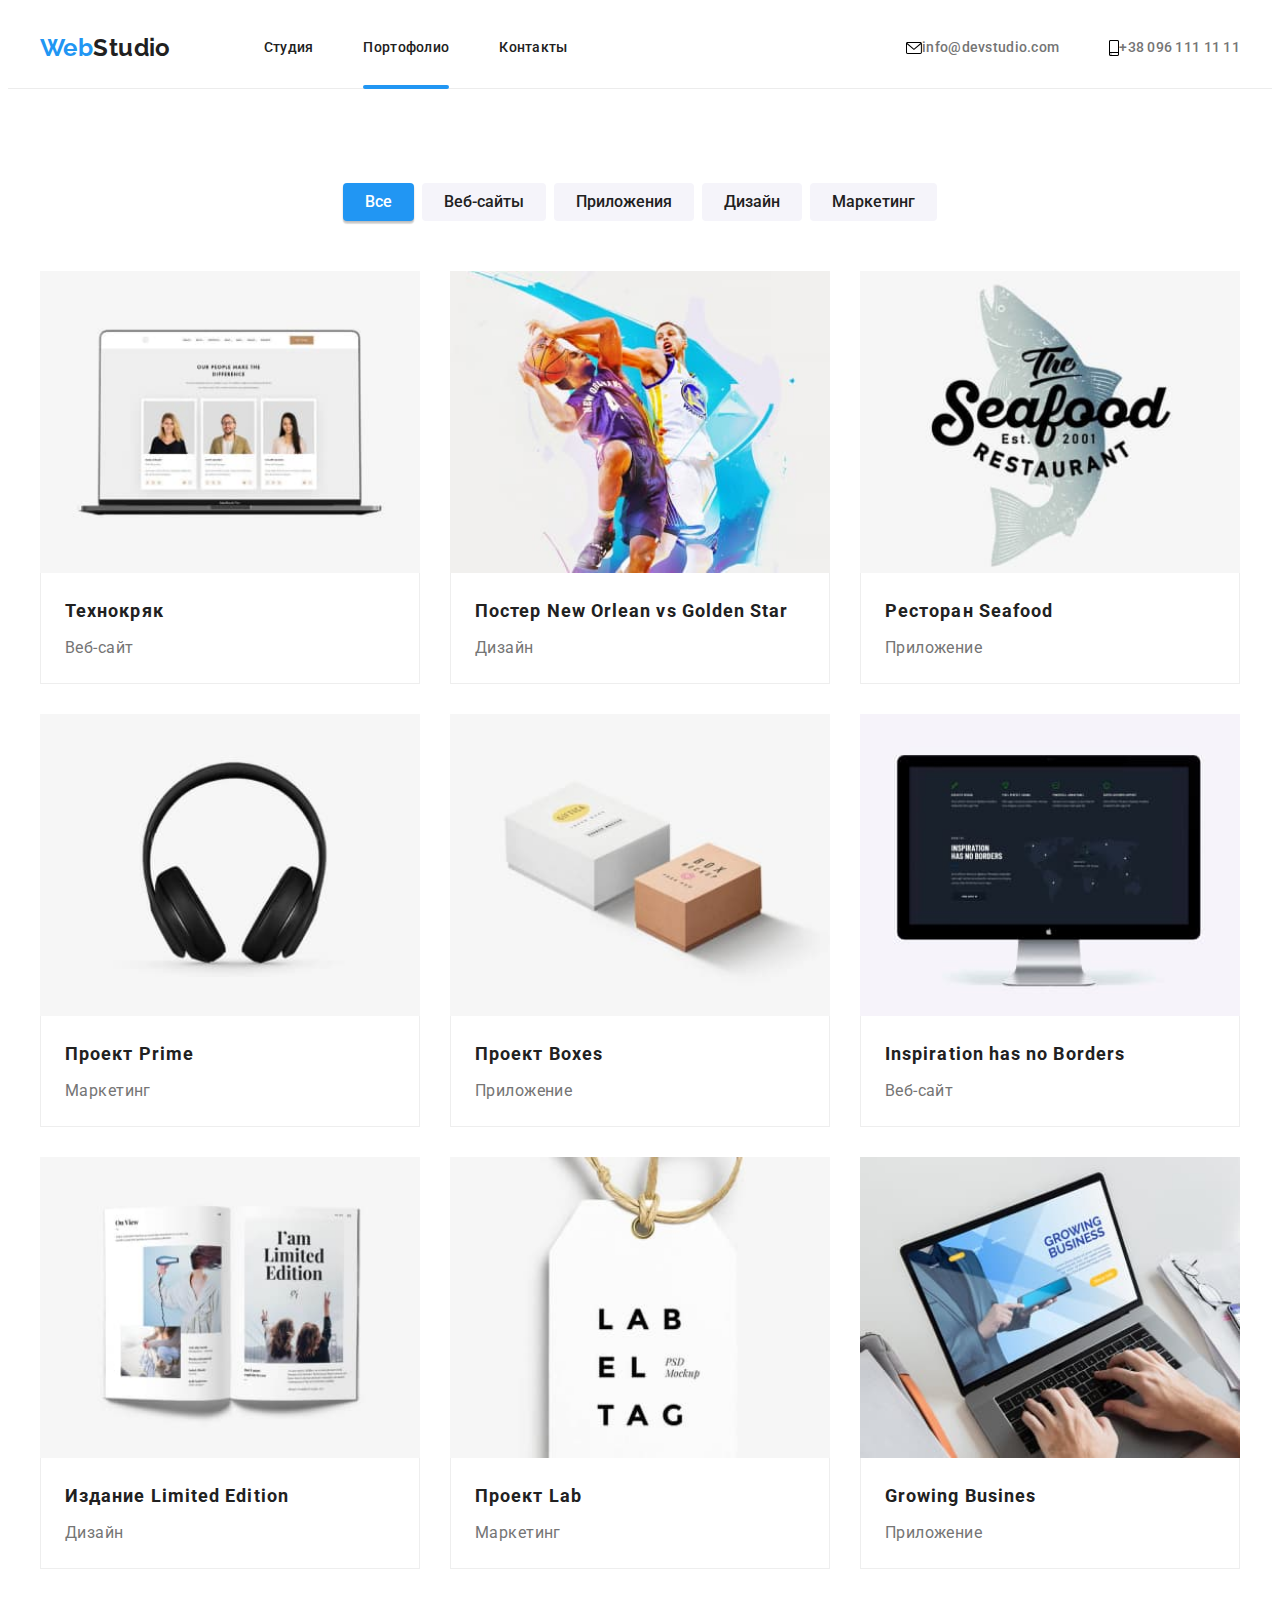
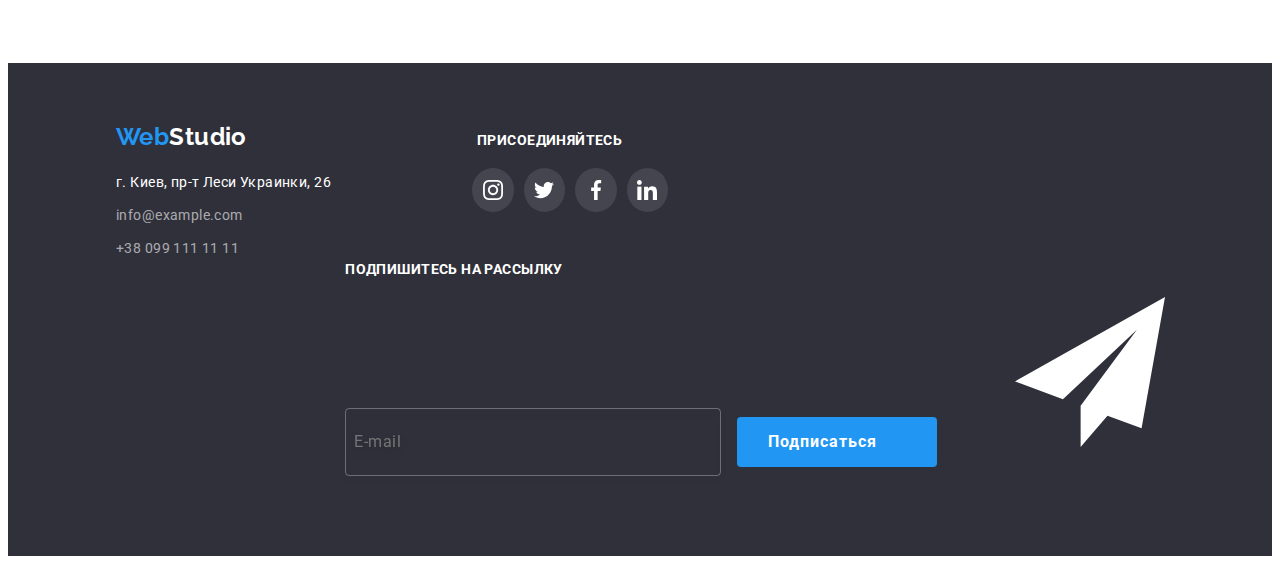
==== commit aa321b76: "22" ====
--- a/portofolio.html
+++ b/portofolio.html
@@ -25,12 +25,12 @@
   <body>
     <!-- НАВИГАЦИЯ -->
     <header class="header">
-      <div class="container dis-fl_d dis-fl_a">
-        <nav class="dis-fl_d dis-fl_a">
+      <div class="container dis-fl_da">
+        <nav class="dis-fl_da">
           <a href="./index.html" class="link logo_indent--right logo">
             Web<span class="logo--dark">Studio</span>
           </a>
-          <ul class="dis-fl_d dis-fl_a list">
+          <ul class="dis-fl_da list">
             <li class="header_item">
               <a class="header_link link" href="./index.html">Студия</a>
             </li>
--- a/css/main.min.css
+++ b/css/main.min.css
@@ -1,2 +1,2 @@
-:root{--primary-title-color: #ffffff;--third-text-color: #ffffff;--background-card: #FFFFFF;--secondary-title-color: #212121;--secondary-text-color: #212121;--primary-text-color: #757575;--accent-color: #2196f3;--filter-button-color: #F5F4FA;--border-color: #ECECEC;--hero-grount: #2F303A;--futer-grount: #2F303A;--hero-button: #188CE8;--portofolio-card-border:#EEEEEE;--hero-bg:#C4C4C4;--clients-color: #AFB1B8}.visually-hidden{position:absolute;width:1px;height:1px;margin:-1px;padding:0;overflow:hidden;border:0;clip:rect(0, 0, 0, 0)}p,h1,h2,h3,h4,h5,h6{margin:0}ul{margin:0;padding-left:0}img{display:block;width:100%;height:auto}button{border-width:0}.link{text-decoration:none;font-family:inherit;font-family:inherit}.list{list-style:none}body{font-family:"Roboto", sans-serif;font-weight:normal;font-size:14px;letter-spacing:0.03em;color:var(--primary-text-color)}.container{width:100%;margin:0 auto;padding-left:15px;padding-right:15px}@media screen and (min-width: 480px){.container{width:480px}}@media screen and (min-width: 768px){.container{width:768px}}@media screen and (min-width: 1200px){.container{width:1200px}}.section{padding-top:60px;padding-bottom:60px}@media screen and (min-width: 1200px){.section{padding-top:94px;padding-bottom:94px}}.section_title{font-weight:700;font-size:36px;line-height:calc(42 / 36);text-align:center;color:var(--secondary-title-color);margin-bottom:50px}.btn{width:200px;height:50px;font-family:inherit;font-weight:700;font-size:16px;line-height:1.87;text-align:center;letter-spacing:0.06em;cursor:pointer;border-radius:4px}.btn_hero{color:var(--third-text-color);background-color:var(--accent-color);transition:color 240ms cubic-bezier(0.4, 0, 0.2, 1),background-color 240ms cubic-bezier(0.4, 0, 0.2, 1)}.btn_hero:hover,.btn_hero:focus{color:var(--third-text-color);background-color:var(--hero-button)}.btn-filtr{font-family:inherit;font-weight:500;font-size:16px;line-height:1.62;text-align:center;cursor:pointer;display:inline-block;padding:6px 22px;border-radius:4px}.btn-filtr_color{color:var(--secondary-text-color);background:var(--filter-button-color);transition:color 240ms cubic-bezier(0.4, 0, 0.2, 1),background-color 240ms cubic-bezier(0.4, 0, 0.2, 1),box-shadow 240ms cubic-bezier(0.4, 0, 0.2, 1)}.btn-filtr_color:hover,.btn-filtr_color:focus,.carrent-btn{color:var(--third-text-color);background-color:var(--accent-color);box-shadow:0px 3px 1px rgba(0,0,0,0.1),0px 1px 2px rgba(0,0,0,0.08),0px 2px 2px rgba(0,0,0,0.12)}.btn-close{position:absolute;right:10px;top:10px;width:30px;height:30px;cursor:pointer;fill:var(--secondary-title-color);border-radius:50%;background:#00000000;border:1px solid rgba(0,0,0,0.1);box-sizing:border-box;padding:0;transition:fill 250ms cubic-bezier(0.4, 0, 0.2, 1)}.btn-close:hover,.btn-close:focus{fill:var(--accent-color)}.btn-close_icon--size{width:18px;height:18px}.logo{font-family:"Raleway", sans-serif;font-weight:700;font-size:26px;line-height:calc(31 / 26);color:var(--accent-color);transition:color 240ms cubic-bezier(0.4, 0, 0.2, 1)}.logo:hover,.logo:focus{color:var(--accent-color)}.logo_indent--right{margin-right:93px}.logo--dark{color:var(--secondary-text-color)}.logo--light{color:var(--primary-title-color)}.dis-fl_d,.btn-close,.header_kontacts-flex,.header_link-item,.hero_container,.whyus_container,.whyus_list,.whyus_item-pkt,.ourteam-socital-list,.clients_list,.clients_link,.section-common_list,.filtr_list,.portofolio_list,.backdrop,.check_text,.check_text span{display:flex}.dis-fl_a,.btn-close,.header_kontacts-flex,.header_link-item,.hero_container,.whyus_item-pkt,.ourteam-socital-list,.clients_link,.backdrop,.check_text,.check_text span{align-items:center}.dis-fl_j,.btn-close,.whyus_item-pkt,.ourteam-socital-list,.clients_link,.filtr_list,.backdrop,.check_text,.check_text span{justify-content:center}.dis-fl_w,.whyus_list,.clients_list,.section-common_list,.filtr_list,.portofolio_list{flex-wrap:wrap}.header{border-bottom:1px solid var(--border-color)}.header_kontacts-flex{margin-left:auto}.header_link{display:block;padding-top:32px;padding-bottom:32px;font-weight:500;line-height:1.14;letter-spacing:0.02em;color:var(--secondary-title-color);position:relative;transition:color 240ms cubic-bezier(0.4, 0, 0.2, 1)}.header_link:hover,.header_link:focus,.header_link .current{color:var(--accent-color)}.current::after{content:"";position:absolute;width:100%;height:4px;border-radius:2px;background-color:var(--accent-color);display:block;bottom:-1px}.header_item:not(:last-child){margin-right:50px}.header_kontacts-item{color:var(--primary-text-color)}.header_kontacts-sep:not(:last-child){margin-right:50px}.icon{margin-right:10px;fill:var(--primary-text-color);transition:fill 240ms cubic-bezier(0.4, 0, 0.2, 1)}.header_link-item:hover .icon,.header_link-item:focus .icon{fill:var(--accent-color)}.header_link-item{font-weight:500;line-height:1.14;letter-spacing:0.02em;color:var(--primary-text-color);transition:color 240ms cubic-bezier(0.4, 0, 0.2, 1)}.header_link-item:hover,.header_link-item:focus{color:var(--accent-color)}.hero{background-color:var(--hero-bg);background-image:linear-gradient(to right, rgba(47,48,58,0.4), rgba(47,48,58,0.4)),url(../images/hero-jpeg.jpg);background-repeat:no-repeat;background-position:center;background-size:cover;padding-top:200px;padding-bottom:200px}.hero_container{flex-direction:column}.hero_title{font-weight:900;font-size:44px;line-height:1.36;text-align:center;letter-spacing:0.06em;text-transform:uppercase;color:var(--primary-title-color);width:696px;margin-bottom:30px}.whyus_list{justify-content:center;margin-left:-30px;margin-bottom:-30px}@media screen and (max-width: 767px){.whyus_item{flex-basis:100%;margin-left:30px;margin-bottom:30px}}@media screen and (min-width: 768px){.whyus_item{flex-basis:calc(100% / 2 - 30px);margin-left:30px;margin-bottom:30px}}@media screen and (min-width: 1200px){.whyus_item{flex-basis:calc(100% / 4 - 30px);margin-left:30px;margin-bottom:30px}}.whyus_item-pkt{height:120px;background-color:var(--filter-button-color);border-radius:4px;margin-bottom:30px}.whyus_pkt-item{width:70px;height:70px}.whyus_item-header{font-weight:700;line-height:calc(16 / 14);letter-spacing:0.03em;text-transform:uppercase;color:var(--secondary-title-color);margin-bottom:10px}.whyus_item-text{line-height:1.71;color:var(--primary-text-color)}@media screen and (max-width: 1199px){.wedoing-hidden{position:absolute;width:1px;height:1px;margin:-1px;padding:0;overflow:hidden;border:0;clip:rect(0, 0, 0, 0)}}@media screen and (min-width: 1200px){.wedoing{padding-top:0px}.wedoing_list{display:flex;flex-wrap:wrap;justify-content:center;margin-left:-30px;margin-top:-30px}.wedoing_item{flex-basis:calc(100% / 4 - 30px);margin-left:30px;margin-top:30px}.wedoing_item{position:relative}.wedoing_text{position:absolute;bottom:0;width:100%;padding-top:27px;padding-bottom:27px;color:#fff;font-family:Roboto;font-style:normal;font-weight:bold;font-size:14px;line-height:calc(16 / 14);text-align:center;letter-spacing:0.03em;text-transform:uppercase;background:rgba(47,48,58,0.8)}}.ourteam{background:var(--filter-button-color)}.ourteam_list{margin-bottom:-30px}@media screen and (min-width: 768px){.ourteam_list{display:flex;flex-wrap:wrap;margin-left:-15px}}.ourteam_item{margin-bottom:30px}@media screen and (min-width: 768px){.ourteam_item{flex-basis:calc(100% / 2 - 30px);margin-left:15px}}@media screen and (min-width: 1200px){.ourteam_item{flex-basis:calc(100% / 4 - 30px);margin-left:15px}}.ourteam-card{background:var(--background-card);box-shadow:0px 1px 3px rgba(0,0,0,0.12),0px 1px 1px rgba(0,0,0,0.14),0px 2px 1px rgba(0,0,0,0.2);border-radius:0px 0px 4px 4px;display:block;padding-bottom:30px}.ourteam_item-title{font-weight:500;font-size:16px;line-height:calc(19 / 16);text-align:center;color:var(--secondary-title-color);margin-top:30px;margin-bottom:10px}.ourteam_item-text{font-size:16px;line-height:calc(19 / 16);text-align:center;margin-bottom:16px}.ourteam-socital-item+.ourteam-socital-item{margin-left:10px}.ourteam-socital-link{width:44px;height:44px;border-radius:50%;display:block;background-color:var(--primary-title-color);display:flex;align-items:center;justify-content:center;transition:background-color 240ms cubic-bezier(0.4, 0, 0.2, 1)}.ourteam-socital-link:hover,.ourteam-socital-link:focus{background-color:var(--accent-color)}.socital-link-pkt{fill:var(--clients-color);width:20px;height:20px;transition:fill 240ms cubic-bezier(0.4, 0, 0.2, 1)}.ourteam-socital-link:hover .socital-link-pkt,.ourteam-socital-link:focus .socital-link-pkt{fill:var(--primary-title-color)}.clients_list{margin-left:-30px;margin-top:-30px}@media screen and (min-width: 768px){.clients_list{display:flex;flex-wrap:wrap;margin-left:-30px}}.clients_item{flex-basis:calc(100% / 2 - 30px);margin-left:30px;margin-top:30px}@media screen and (min-width: 768px){.clients_item{flex-basis:calc(100% / 3 - 30px);margin-left:30px}}@media screen and (min-width: 1200px){.clients_item{flex-basis:calc(100% / 6 - 30px);margin-left:30px}}.clients_link{width:100%;height:92px;border:1px solid var(--clients-color);border-radius:4px;fill:var(--clients-color);transition:border 240ms cubic-bezier(0.4, 0, 0.2, 1),fill 240ms cubic-bezier(0.4, 0, 0.2, 1)}.clients_link:hover,.clients_link:focus{border:1px solid var(--hero-button);fill:var(--hero-button)}@media screen and (min-width: 480px){.clients_link{width:210px}}@media screen and (min-width: 768px){.clients_link{width:226px}}@media screen and (min-width: 1200px){.clients_link{width:170px}}.clients_icon{width:106px;height:60px}.footer{background:var(--futer-grount);padding-top:60px;padding-bottom:60px}.footer_contact{font-style:inherit}.address{color:var(--third-text-color);line-height:1.71;transition:color 240ms cubic-bezier(0.4, 0, 0.2, 1)}.address:hover,.address:focus{color:var(--accent-color)}.contact{color:rgba(255,255,255,0.6);line-height:1.71;transition:color 240ms cubic-bezier(0.4, 0, 0.2, 1)}.contact:hover,.contact:focus{color:var(--accent-color)}.logo_indent--bottom{display:block;margin-bottom:20px}.footer_item:not(:last-child){display:block;margin-bottom:9px}@media screen and (max-width: 1199px){.footer-section{text-align:center}}@media screen and (min-width: 1200px){.footer-section{display:flex;flex-wrap:wrap;align-items:baseline}}@media screen and (max-width: 1199px){.footer-section_item:not(:last-child){margin-bottom:60px}}@media screen and (min-width: 1200px){.footer-section_item:not(:last-child){margin-right:70px}}.footer-section_item:last-child{margin-left:auto}.section-common_list{align-items:center;justify-content:center;margin-left:-10px;margin-top:-30px;width:206px;margin:0 auto}.section-common_title{font-weight:700;font-size:14px;text-transform:uppercase;line-height:calc(16 / 14);color:var(--primary-title-color);margin-bottom:20px}.section-common_item{width:44px;height:44px;flex-basis:calc(100% / 4 - 10px);margin-left:10px;margin-top:30px}.section-common_item+.section-common_item{margin-left:10px}.section-common_link{width:100%;height:100%;border-radius:50%;display:block;background-color:rgba(255,255,255,0.1);display:flex;align-items:center;justify-content:center;transition:background-color 240ms cubic-bezier(0.4, 0, 0.2, 1)}.section-common_link:hover,.section-common_link:focus{background-color:var(--accent-color)}.section-common_pkt{fill:var(--primary-title-color);width:20px;height:20px}.footer-mailing_title{font-family:Roboto;font-style:normal;font-weight:bold;font-size:14px;line-height:16px;letter-spacing:0.03em;text-transform:uppercase;color:#ffffff;margin-bottom:20px}.footer-mailing_form{position:relative}.footer-mailing_box{width:358px;height:50px;background-color:transparent;border:1px solid rgba(255,255,255,0.3);filter:drop-shadow(0px 4px 4px rgba(0,0,0,0.15));border-radius:4px;margin-right:12px;padding:8px;font-family:inherit;font-size:16px;line-height:1.25;align-items:center;letter-spacing:0.03em;color:rgba(255,255,255,0.6)}.footer-mailing_box:hover,.footer-mailing_box:focus{border:1px solid var(--accent-color)}.footer-mailing_btn{width:200px;height:50px;padding-left:29px;padding-top:10px;padding-right:62px;padding-bottom:10px}.footer-mailing_icon{width:24px;height:24px;right:28px;top:50%;transform:translateY(-50%);position:absolute;transition:transform 2250ms cubic-bezier(0.4, 0, 0.2, 1)}.footer-mailing_icon:hover,.footer-mailing_icon:focus{transform:rotate(25deg) translateX(-45%)}.filtr_list{margin-bottom:50px}.filtr-item:not(:last-child){margin-right:8px}.portofolio_list{margin-left:-30px;margin-top:-30px}.portofolio_item{flex-basis:calc(100% / 3 - 30px);box-sizing:border-box;margin-left:30px;margin-top:30px}.portofolio_link{transition:box-shadow 240ms cubic-bezier(0.4, 0, 0.2, 1)}.portofolio_link:hover,.portofolio_link:focus{display:block;outline:none;box-shadow:0px 1px 1px rgba(0,0,0,0.12),0px 4px 4px rgba(0,0,0,0.06),1px 4px 6px rgba(0,0,0,0.16)}.portofolio_item-title{font-weight:700;font-size:18px;line-height:2;letter-spacing:0.06em;color:var(--secondary-title-color);margin-bottom:4px}.portofolio_item-text{font-size:16px;line-height:1.87;color:var(--primary-text-color)}.portofolio_item-card{padding-left:24px;padding-top:20px;padding-bottom:20px;border:1px solid var(--portofolio-card-border);border-top:0px;box-sizing:border-box}.portofolio_top-wrappter{position:relative;overflow:hidden}.porofolio_top-text{font-weight:400;font-size:18px;line-height:1.56;letter-spacing:0.03em;color:var(--primary-title-color);background-color:rgba(33,150,243,0.9);position:absolute;top:0px;left:0px;height:100%;padding:63px 24px;transform:translateY(100%);transition:transform 240ms cubic-bezier(0.4, 0, 0.2, 1)}.portofolio_link:hover .porofolio_top-text,.portofolio_link:focus .porofolio_top-text{transform:translateY(0)}.backdrop{position:fixed;width:100vw;height:100vh;background-color:rgba(0,0,0,0.2);top:0;transition:opacity 240ms cubic-bezier(0.4, 0, 0.2, 1),visibility 240ms cubic-bezier(0.4, 0, 0.2, 1)}.backdrop.is-hidden{opacity:0;visibility:hidden;pointer-events:none}.backdrop.is-hidden .modal{opacity:0;transform:scale(0)}.modal{width:528px;min-height:581px;background-color:var(--primary-title-color);box-shadow:0px 1px 3px rgba(0,0,0,0.12),0px 1px 1px rgba(0,0,0,0.14),0px 2px 1px rgba(0,0,0,0.2);border-radius:4px;position:relative;opacity:1;transform:scale(1);transition:opacity 250ms cubic-bezier(0.4, 0, 0.2, 1),transform 250ms cubic-bezier(0.4, 0, 0.2, 1);padding:40px}.modal_title{font-size:20px;line-height:calc(23 / 20);font-weight:700;margin-bottom:20px;text-align:center;letter-spacing:0.03em;color:#212121}.modal_field{margin-bottom:10px}.modal_input-label{font-size:12px;line-height:calc(14 / 12);letter-spacing:0.01em;color:#757575;display:block;margin-bottom:4px}.modal_input-wrapper{display:block;position:relative}.modal_input{width:100%;height:45px;border-radius:4px;border:1px solid rgba(33,33,33,0.2);background-color:transparent;padding-left:42px;padding-right:20px;outline:none;color:var(--primary-text-color);transition:border 250ms cubic-bezier(0.4, 0, 0.2, 1)}.modal_input:hover,.modal_input:focus{border:1px solid var(--accent-color)}.modal_input:hover+.input_icon,.modal_input:focus+.input_icon{fill:var(--accent-color)}.input_icon{width:18px;height:18px;position:absolute;left:12px;top:50%;transform:translateY(-50%);transition:fill 250ms cubic-bezier(0.4, 0, 0.2, 1)}.modal_user-commit{width:100%;height:120px;border-radius:4px;border:1px solid rgba(33,33,33,0.2);box-sizing:border-box;background-color:transparent;padding:10px;resize:none;outline:none;transition:border 250ms cubic-bezier(0.4, 0, 0.2, 1);color:var(--primary-text-color)}.modal_user-commit::placeholder{color:rgba(117,117,117,0.5)}.modal_user-commit:hover,.modal_user-commit:focus{border:1px solid var(--accent-color)}.modal_btn{display:block;margin:0 auto}.check_text{font-size:14px;line-height:1.71;letter-spacing:0.03em;color:var(--primary-text-color);margin-bottom:30px}.check_text span{width:16px;height:15px;border:2px solid var(--futer-grount);border-radius:3px;margin-right:8px;transition:background-color 250ms cubic-bezier(0.4, 0, 0.2, 1),border 250ms cubic-bezier(0.4, 0, 0.2, 1)}.modal_checkbox:hover+.check_text span,.modal_checkbox:focus+.check_text span{border:2px solid var(--accent-color)}.modal_checkbox:checked+.check_text span{background-color:var(--accent-color);border:2px solid var(--accent-color)}
+:root{--primary-title-color: #ffffff;--third-text-color: #ffffff;--background-card: #FFFFFF;--secondary-title-color: #212121;--secondary-text-color: #212121;--primary-text-color: #757575;--accent-color: #2196f3;--filter-button-color: #F5F4FA;--border-color: #ECECEC;--hero-grount: #2F303A;--futer-grount: #2F303A;--hero-button: #188CE8;--portofolio-card-border:#EEEEEE;--hero-bg:#C4C4C4;--clients-color: #AFB1B8}.visually-hidden{position:absolute;width:1px;height:1px;margin:-1px;padding:0;overflow:hidden;border:0;clip:rect(0, 0, 0, 0)}p,h1,h2,h3,h4,h5,h6{margin:0}ul{margin:0;padding-left:0}img{display:block;width:100%;height:auto}button{border-width:0}.link{text-decoration:none;font-family:inherit;font-family:inherit}.list{list-style:none}body{font-family:"Roboto", sans-serif;font-weight:normal;font-size:14px;letter-spacing:0.03em;color:var(--primary-text-color)}.container{width:100%;margin:0 auto;padding-left:15px;padding-right:15px}@media screen and (min-width: 480px){.container{width:480px}}@media screen and (min-width: 768px){.container{width:768px}}@media screen and (min-width: 1200px){.container{width:1200px}}.section{padding-top:60px;padding-bottom:60px}@media screen and (min-width: 1200px){.section{padding-top:94px;padding-bottom:94px}}.section_title{font-weight:700;font-size:36px;line-height:calc(42 / 36);text-align:center;color:var(--secondary-title-color);margin-bottom:50px}.btn{width:200px;height:50px;font-family:inherit;font-weight:700;font-size:16px;line-height:1.87;text-align:center;letter-spacing:0.06em;cursor:pointer;border-radius:4px}.btn_hero{color:var(--third-text-color);background-color:var(--accent-color);transition:color 240ms cubic-bezier(0.4, 0, 0.2, 1),background-color 240ms cubic-bezier(0.4, 0, 0.2, 1)}.btn_hero:hover,.btn_hero:focus{color:var(--third-text-color);background-color:var(--hero-button)}.btn-filtr{font-family:inherit;font-weight:500;font-size:16px;line-height:1.62;text-align:center;cursor:pointer;display:inline-block;padding:6px 22px;border-radius:4px}.btn-filtr_color{color:var(--secondary-text-color);background:var(--filter-button-color);transition:color 240ms cubic-bezier(0.4, 0, 0.2, 1),background-color 240ms cubic-bezier(0.4, 0, 0.2, 1),box-shadow 240ms cubic-bezier(0.4, 0, 0.2, 1)}.btn-filtr_color:hover,.btn-filtr_color:focus,.carrent-btn{color:var(--third-text-color);background-color:var(--accent-color);box-shadow:0px 3px 1px rgba(0,0,0,0.1),0px 1px 2px rgba(0,0,0,0.08),0px 2px 2px rgba(0,0,0,0.12)}.btn-close{position:absolute;right:10px;top:10px;width:30px;height:30px;cursor:pointer;fill:var(--secondary-title-color);border-radius:50%;background:#00000000;border:1px solid rgba(0,0,0,0.1);box-sizing:border-box;padding:0;transition:fill 250ms cubic-bezier(0.4, 0, 0.2, 1)}.btn-close:hover,.btn-close:focus{fill:var(--accent-color)}.btn-close_icon--size{width:18px;height:18px}.logo{font-family:"Raleway", sans-serif;font-weight:700;font-size:24px;line-height:calc(28 / 24);color:var(--accent-color);transition:color 240ms cubic-bezier(0.4, 0, 0.2, 1)}.logo:hover,.logo:focus{color:var(--accent-color)}@media screen and (min-width: 1200px){.logo{font-family:"Raleway", sans-serif;font-weight:700;font-size:26px;line-height:calc(31 / 26);color:var(--accent-color);transition:color 240ms cubic-bezier(0.4, 0, 0.2, 1)}.logo:hover,.logo:focus{color:var(--accent-color)}}@media screen and (min-width: 768px){.logo{font-family:"Raleway", sans-serif;font-weight:700;font-size:24px;line-height:calc(28 / 24);color:var(--accent-color);transition:color 240ms cubic-bezier(0.4, 0, 0.2, 1)}.logo:hover,.logo:focus{color:var(--accent-color)}}.logo_indent--right{margin-right:0px}@media screen and (min-width: 1200px){.logo_indent--right{margin-right:93px}}@media screen and (min-width: 480px) and (max-width: 1199px){.logo_indent--right{margin-right:88px}}.logo--dark{color:var(--secondary-text-color)}.logo--light{color:var(--primary-title-color)}.dis-fl_d,.whyus_container{display:flex}.dis-fl_a{align-items:center}.dis-fl_j{justify-content:center}.dis-fl_w{flex-wrap:wrap}.dis-fl_da,.hero_container{display:flex;align-items:center}.dis-fl_dw,.whyus_list,.clients_list,.section-common_list,.portofolio_list{display:flex;flex-wrap:wrap}.dis-fl_daj,.btn-close,.whyus_item-pkt,.ourteam-socital-list,.clients_link,.backdrop,.check_text,.check_text span{display:flex;align-items:center;justify-content:center}.dis-fl_djw,.filtr_list{display:flex;justify-content:center;flex-wrap:wrap}.header{border-bottom:1px solid var(--border-color)}@media screen and (min-width: 1200px){.header_menu-flex{display:flex;align-items:center;margin-right:auto}}@media screen and (min-width: 768px) and (max-width: 1199px){.header_menu-flex{display:flex;align-items:center;margin-right:auto}}@media screen and (max-width: 767px){.header_menu-flex{display:none}}@media screen and (min-width: 1200px){.header_kontacts-flex{display:flex;align-items:center;margin-left:auto}}@media screen and (min-width: 768px) and (max-width: 1199px){.header_kontacts-flex{align-items:center;margin-left:auto}}@media screen and (max-width: 767px){.header_kontacts-flex{display:none}}@media screen and (min-width: 1200px){.header_burger-flex{display:none}}@media screen and (min-width: 768px) and (max-width: 1199px){.header_burger-flex{display:none}}@media screen and (max-width: 767px){.header_burger-flex{margin-left:auto;display:flex;align-items:center;margin-right:auto}}.header_link{display:block;padding-top:32px;padding-bottom:32px;font-weight:500;line-height:1.14;letter-spacing:0.02em;color:var(--secondary-title-color);position:relative;transition:color 240ms cubic-bezier(0.4, 0, 0.2, 1)}.header_link:hover,.header_link:focus,.header_link .current{color:var(--accent-color)}.current::after{content:"";position:absolute;width:100%;height:4px;border-radius:2px;background-color:var(--accent-color);display:block;bottom:-1px}.header_item:not(:last-child){margin-right:50px}.header_kontacts-item{color:var(--primary-text-color)}@media screen and (min-width: 1200px){.header_kontacts-sep:not(:last-child){margin-right:50px}}@media screen and (min-width: 480px) and (max-width: 1199px){.header_kontacts-sep:not(:last-child){margin-bottom:10px}}@media screen and (min-width: 1200px){.icon_mail{width:16px;height:12px;margin-right:10px;fill:var(--primary-text-color);transition:fill 240ms cubic-bezier(0.4, 0, 0.2, 1)}.header_link-item:hover .icon_mail,.header_link-item:focus .icon_mail{fill:var(--accent-color)}}@media screen and (min-width: 480px) and (max-width: 1199px){.icon_mail{width:14px;height:10px;margin-right:8px;fill:var(--primary-text-color);transition:fill 240ms cubic-bezier(0.4, 0, 0.2, 1)}.header_link-item:hover .icon_mail,.header_link-item:focus .icon_mail{fill:var(--accent-color)}}@media screen and (min-width: 1200px){.icon_tel{width:10px;height:16px;margin-right:10px;fill:var(--primary-text-color);transition:fill 240ms cubic-bezier(0.4, 0, 0.2, 1)}.header_link-item:hover .icon_tel,.header_link-item:focus .icon_tel{fill:var(--accent-color)}}@media screen and (min-width: 480px) and (max-width: 1199px){.icon_tel{width:10px;height:14px;margin-right:8px;fill:var(--primary-text-color);transition:fill 240ms cubic-bezier(0.4, 0, 0.2, 1)}.header_link-item:hover .icon_tel,.header_link-item:focus .icon_tel{fill:var(--accent-color)}}.header_link-item{display:flex;align-items:center;font-weight:500;line-height:1.14;letter-spacing:0.02em;color:var(--primary-text-color);transition:color 240ms cubic-bezier(0.4, 0, 0.2, 1)}.header_link-item:hover,.header_link-item:focus{color:var(--accent-color)}.hero{background-color:var(--hero-bg);background-image:linear-gradient(to right, rgba(47,48,58,0.4), rgba(47,48,58,0.4)),url(../images/hero-jpeg.jpg);background-repeat:no-repeat;background-position:center;background-size:cover;padding-top:200px;padding-bottom:200px}.hero_container{flex-direction:column}@media screen and (min-width: 1200px){.hero_title{font-weight:900;font-size:44px;line-height:1.36;text-align:center;letter-spacing:0.06em;text-transform:uppercase;color:var(--primary-title-color);width:696px;margin-bottom:30px}}@media screen and (max-width: 480px){.hero_title{font-weight:900;font-size:26px;line-height:calc(42 / 26);text-align:center;letter-spacing:0.06em;text-transform:uppercase;color:var(--primary-title-color);width:360px;margin-bottom:30px}}.whyus_list{justify-content:center;margin-left:-30px;margin-bottom:-30px}@media screen and (max-width: 767px){.whyus_item{flex-basis:100%;margin-left:30px;margin-bottom:30px}}@media screen and (min-width: 768px){.whyus_item{flex-basis:calc(100% / 2 - 30px);margin-left:30px;margin-bottom:30px}}@media screen and (min-width: 1200px){.whyus_item{flex-basis:calc(100% / 4 - 30px);margin-left:30px;margin-bottom:30px}}.whyus_item-pkt{height:120px;background-color:var(--filter-button-color);border-radius:4px;margin-bottom:30px}.whyus_pkt-item{width:70px;height:70px}.whyus_item-header{font-weight:700;line-height:calc(16 / 14);letter-spacing:0.03em;text-transform:uppercase;color:var(--secondary-title-color);margin-bottom:10px}.whyus_item-text{line-height:1.71;color:var(--primary-text-color)}@media screen and (max-width: 1199px){.wedoing-hidden{position:absolute;width:1px;height:1px;margin:-1px;padding:0;overflow:hidden;border:0;clip:rect(0, 0, 0, 0)}}@media screen and (min-width: 1200px){.wedoing{padding-top:0px}.wedoing_list{display:flex;flex-wrap:wrap;justify-content:center;margin-left:-30px;margin-top:-30px}.wedoing_item{flex-basis:calc(100% / 4 - 30px);margin-left:30px;margin-top:30px}.wedoing_item{position:relative}.wedoing_text{position:absolute;bottom:0;width:100%;padding-top:27px;padding-bottom:27px;color:#fff;font-family:Roboto;font-style:normal;font-weight:bold;font-size:14px;line-height:calc(16 / 14);text-align:center;letter-spacing:0.03em;text-transform:uppercase;background:rgba(47,48,58,0.8)}}.ourteam{background:var(--filter-button-color)}.ourteam_list{margin-bottom:-30px}@media screen and (min-width: 768px){.ourteam_list{display:flex;flex-wrap:wrap;margin-left:-15px}}.ourteam_item{margin-bottom:30px}@media screen and (min-width: 768px){.ourteam_item{flex-basis:calc(100% / 2 - 30px);margin-left:15px}}@media screen and (min-width: 1200px){.ourteam_item{flex-basis:calc(100% / 4 - 30px);margin-left:15px}}.ourteam-card{background:var(--background-card);box-shadow:0px 1px 3px rgba(0,0,0,0.12),0px 1px 1px rgba(0,0,0,0.14),0px 2px 1px rgba(0,0,0,0.2);border-radius:0px 0px 4px 4px;display:block;padding-bottom:30px}.ourteam_item-title{font-weight:500;font-size:16px;line-height:calc(19 / 16);text-align:center;color:var(--secondary-title-color);margin-top:30px;margin-bottom:10px}.ourteam_item-text{font-size:16px;line-height:calc(19 / 16);text-align:center;margin-bottom:16px}.ourteam-socital-item+.ourteam-socital-item{margin-left:10px}.ourteam-socital-link{width:44px;height:44px;border-radius:50%;display:block;background-color:var(--primary-title-color);display:flex;align-items:center;justify-content:center;transition:background-color 240ms cubic-bezier(0.4, 0, 0.2, 1)}.ourteam-socital-link:hover,.ourteam-socital-link:focus{background-color:var(--accent-color)}.socital-link-pkt{fill:var(--clients-color);width:20px;height:20px;transition:fill 240ms cubic-bezier(0.4, 0, 0.2, 1)}.ourteam-socital-link:hover .socital-link-pkt,.ourteam-socital-link:focus .socital-link-pkt{fill:var(--primary-title-color)}.clients_list{margin-left:-30px;margin-top:-30px}@media screen and (min-width: 768px){.clients_list{display:flex;flex-wrap:wrap;margin-left:-30px}}.clients_item{flex-basis:calc(100% / 2 - 30px);margin-left:30px;margin-top:30px}@media screen and (min-width: 768px){.clients_item{flex-basis:calc(100% / 3 - 30px);margin-left:30px}}@media screen and (min-width: 1200px){.clients_item{flex-basis:calc(100% / 6 - 30px);margin-left:30px}}.clients_link{width:100%;height:92px;border:1px solid var(--clients-color);border-radius:4px;fill:var(--clients-color);transition:border 240ms cubic-bezier(0.4, 0, 0.2, 1),fill 240ms cubic-bezier(0.4, 0, 0.2, 1)}.clients_link:hover,.clients_link:focus{border:1px solid var(--hero-button);fill:var(--hero-button)}@media screen and (min-width: 480px){.clients_link{width:210px}}@media screen and (min-width: 768px){.clients_link{width:226px}}@media screen and (min-width: 1200px){.clients_link{width:170px}}.clients_icon{width:106px;height:60px}.footer{width:100%;background:var(--futer-grount);padding-top:60px;padding-bottom:60px}.footer_contact{font-style:inherit}@media screen and (max-width: 1199px){.footer_contact{margin-bottom:60px}}.address{color:var(--third-text-color);line-height:1.71;transition:color 240ms cubic-bezier(0.4, 0, 0.2, 1)}.address:hover,.address:focus{color:var(--accent-color)}.contact{color:rgba(255,255,255,0.6);line-height:1.71;transition:color 240ms cubic-bezier(0.4, 0, 0.2, 1)}.contact:hover,.contact:focus{color:var(--accent-color)}.logo_indent--bottom{display:block;margin-bottom:20px}.footer_item:not(:last-child){display:block;margin-bottom:9px}@media screen and (min-width: 1200px){.footer-section{display:flex;flex-wrap:wrap;align-items:baseline}}@media screen and (max-width: 1199px){.footer-section{text-align:center}}@media screen and (min-width: 1200px){.footer-section_tablet{display:flex;flex-wrap:wrap;align-items:baseline}}@media screen and (min-width: 768px) and (max-width: 1199px){.footer-section_tablet{display:flex;align-items:baseline}}@media screen and (max-width: 767px){.footer-section_tablet{margin-bottom:60px}}@media screen and (max-width: 480px){.footer-section_item:not(:last-child){margin-bottom:60px}}@media screen and (min-width: 768px){.footer-section_item:not(:last-child){margin-left:76px;margin-right:91px}}@media screen and (min-width: 1200px){.footer-section_item:not(:last-child){margin-right:70px}}.footer-section_item:last-child{margin-left:auto}@media screen and (min-width: 768px) and (max-width: 1199px){.footer-section_item:last-child{max-width:450px;display:block;margin:0 auto}}.section-common_list{align-items:center;justify-content:center;margin-left:-10px;width:206px}@media screen and (max-width: 1199px){.section-common_position{margin:0 auto}}.section-common_title{font-weight:700;font-size:14px;text-transform:uppercase;line-height:calc(16 / 14);color:var(--primary-title-color);margin-bottom:20px}.section-common_item{width:44px;height:44px;flex-basis:calc(100% / 4 - 10px)}.section-common_item+.section-common_item{margin-left:10px}.section-common_link{width:100%;height:100%;border-radius:50%;display:block;background-color:rgba(255,255,255,0.1);display:flex;align-items:center;justify-content:center;transition:background-color 240ms cubic-bezier(0.4, 0, 0.2, 1)}.section-common_link:hover,.section-common_link:focus{background-color:var(--accent-color)}.section-common_pkt{fill:var(--primary-title-color);width:20px;height:20px}.footer-mailing_title{font-family:Roboto;font-style:normal;font-weight:bold;font-size:14px;line-height:16px;letter-spacing:0.03em;text-transform:uppercase;color:#ffffff;margin-bottom:20px}.footer-mailing_form{position:relative}.footer-mailing_box{width:100%;height:50px;background-color:transparent;border:1px solid rgba(255,255,255,0.3);filter:drop-shadow(0px 4px 4px rgba(0,0,0,0.15));border-radius:4px;padding:8px;font-family:inherit;font-size:16px;line-height:1.25;align-items:center;letter-spacing:0.03em;color:rgba(255,255,255,0.6);margin-bottom:20px}.footer-mailing_box:hover,.footer-mailing_box:focus{border:1px solid var(--accent-color)}@media screen and (min-width: 480px){.footer-mailing_box{width:100%;height:50px;background-color:transparent;border:1px solid rgba(255,255,255,0.3);filter:drop-shadow(0px 4px 4px rgba(0,0,0,0.15));border-radius:4px;padding:8px;font-family:inherit;font-size:16px;line-height:1.25;align-items:center;letter-spacing:0.03em;color:rgba(255,255,255,0.6);margin-bottom:20px}.footer-mailing_box:hover,.footer-mailing_box:focus{border:1px solid var(--accent-color)}}@media screen and (min-width: 768px){.footer-mailing_box{width:450px;height:50px;background-color:transparent;border:1px solid rgba(255,255,255,0.3);filter:drop-shadow(0px 4px 4px rgba(0,0,0,0.15));border-radius:4px;padding:8px;font-family:inherit;font-size:16px;line-height:1.25;align-items:center;letter-spacing:0.03em;color:rgba(255,255,255,0.6);margin-bottom:20px}.footer-mailing_box:hover,.footer-mailing_box:focus{border:1px solid var(--accent-color)}}@media screen and (min-width: 1200px){.footer-mailing_box{width:358px;height:50px;background-color:transparent;border:1px solid rgba(255,255,255,0.3);filter:drop-shadow(0px 4px 4px rgba(0,0,0,0.15));border-radius:4px;margin-right:12px;padding:8px;font-family:inherit;font-size:16px;line-height:1.25;align-items:center;letter-spacing:0.03em;color:rgba(255,255,255,0.6)}.footer-mailing_box:hover,.footer-mailing_box:focus{border:1px solid var(--accent-color)}}.footer-mailing_btn{width:200px;height:50px;padding-left:0px;padding-top:10px;padding-right:28px;padding-bottom:10px}.footer-icon_send{width:24px;height:24px;position:absolute;margin-left:10px;margin-top:13px;transform:translateY(-50%);transition:transform 2250ms cubic-bezier(0.4, 0, 0.2, 1)}.footer-icon_send:hover,.footer-icon_send:focus{transform:rotate(25deg) translateX(-45%)}.filtr_list{margin-bottom:50px}.filtr-item:not(:last-child){margin-right:8px}.portofolio_list{margin-left:-30px;margin-top:-30px}.portofolio_item{flex-basis:calc(100% / 3 - 30px);box-sizing:border-box;margin-left:30px;margin-top:30px}.portofolio_link{transition:box-shadow 240ms cubic-bezier(0.4, 0, 0.2, 1)}.portofolio_link:hover,.portofolio_link:focus{display:block;outline:none;box-shadow:0px 1px 1px rgba(0,0,0,0.12),0px 4px 4px rgba(0,0,0,0.06),1px 4px 6px rgba(0,0,0,0.16)}.portofolio_item-title{font-weight:700;font-size:18px;line-height:2;letter-spacing:0.06em;color:var(--secondary-title-color);margin-bottom:4px}.portofolio_item-text{font-size:16px;line-height:1.87;color:var(--primary-text-color)}.portofolio_item-card{padding-left:24px;padding-top:20px;padding-bottom:20px;border:1px solid var(--portofolio-card-border);border-top:0px;box-sizing:border-box}.portofolio_top-wrappter{position:relative;overflow:hidden}.porofolio_top-text{font-weight:400;font-size:18px;line-height:1.56;letter-spacing:0.03em;color:var(--primary-title-color);background-color:rgba(33,150,243,0.9);position:absolute;top:0px;left:0px;height:100%;padding:63px 24px;transform:translateY(100%);transition:transform 240ms cubic-bezier(0.4, 0, 0.2, 1)}.portofolio_link:hover .porofolio_top-text,.portofolio_link:focus .porofolio_top-text{transform:translateY(0)}.backdrop{position:fixed;width:100vw;height:100vh;background-color:rgba(0,0,0,0.2);top:0;transition:opacity 240ms cubic-bezier(0.4, 0, 0.2, 1),visibility 240ms cubic-bezier(0.4, 0, 0.2, 1)}.backdrop.is-hidden{opacity:0;visibility:hidden;pointer-events:none}.backdrop.is-hidden .modal{opacity:0;transform:scale(0)}.modal{width:528px;min-height:581px;background-color:var(--primary-title-color);box-shadow:0px 1px 3px rgba(0,0,0,0.12),0px 1px 1px rgba(0,0,0,0.14),0px 2px 1px rgba(0,0,0,0.2);border-radius:4px;position:relative;opacity:1;transform:scale(1);transition:opacity 250ms cubic-bezier(0.4, 0, 0.2, 1),transform 250ms cubic-bezier(0.4, 0, 0.2, 1);padding:40px}.modal_title{font-size:20px;line-height:calc(23 / 20);font-weight:700;margin-bottom:20px;text-align:center;letter-spacing:0.03em;color:#212121}.modal_field{margin-bottom:10px}.modal_input-label{font-size:12px;line-height:calc(14 / 12);letter-spacing:0.01em;color:#757575;display:block;margin-bottom:4px}.modal_input-wrapper{display:block;position:relative}.modal_input{width:100%;height:45px;border-radius:4px;border:1px solid rgba(33,33,33,0.2);background-color:transparent;padding-left:42px;padding-right:20px;outline:none;color:var(--primary-text-color);transition:border 250ms cubic-bezier(0.4, 0, 0.2, 1)}.modal_input:hover,.modal_input:focus{border:1px solid var(--accent-color)}.modal_input:hover+.input_icon,.modal_input:focus+.input_icon{fill:var(--accent-color)}.input_icon{width:18px;height:18px;position:absolute;left:12px;top:50%;transform:translateY(-50%);transition:fill 250ms cubic-bezier(0.4, 0, 0.2, 1)}.modal_user-commit{width:100%;height:120px;border-radius:4px;border:1px solid rgba(33,33,33,0.2);box-sizing:border-box;background-color:transparent;padding:10px;resize:none;outline:none;transition:border 250ms cubic-bezier(0.4, 0, 0.2, 1);color:var(--primary-text-color)}.modal_user-commit::placeholder{color:rgba(117,117,117,0.5)}.modal_user-commit:hover,.modal_user-commit:focus{border:1px solid var(--accent-color)}.modal_btn{display:block;margin:0 auto}.check_text{font-size:14px;line-height:1.71;letter-spacing:0.03em;color:var(--primary-text-color);margin-bottom:30px}.check_text span{width:16px;height:15px;border:2px solid var(--futer-grount);border-radius:3px;margin-right:8px;transition:background-color 250ms cubic-bezier(0.4, 0, 0.2, 1),border 250ms cubic-bezier(0.4, 0, 0.2, 1)}.modal_checkbox:hover+.check_text span,.modal_checkbox:focus+.check_text span{border:2px solid var(--accent-color)}.modal_checkbox:checked+.check_text span{background-color:var(--accent-color);border:2px solid var(--accent-color)}
 /*# sourceMappingURL=main.min.css.map */